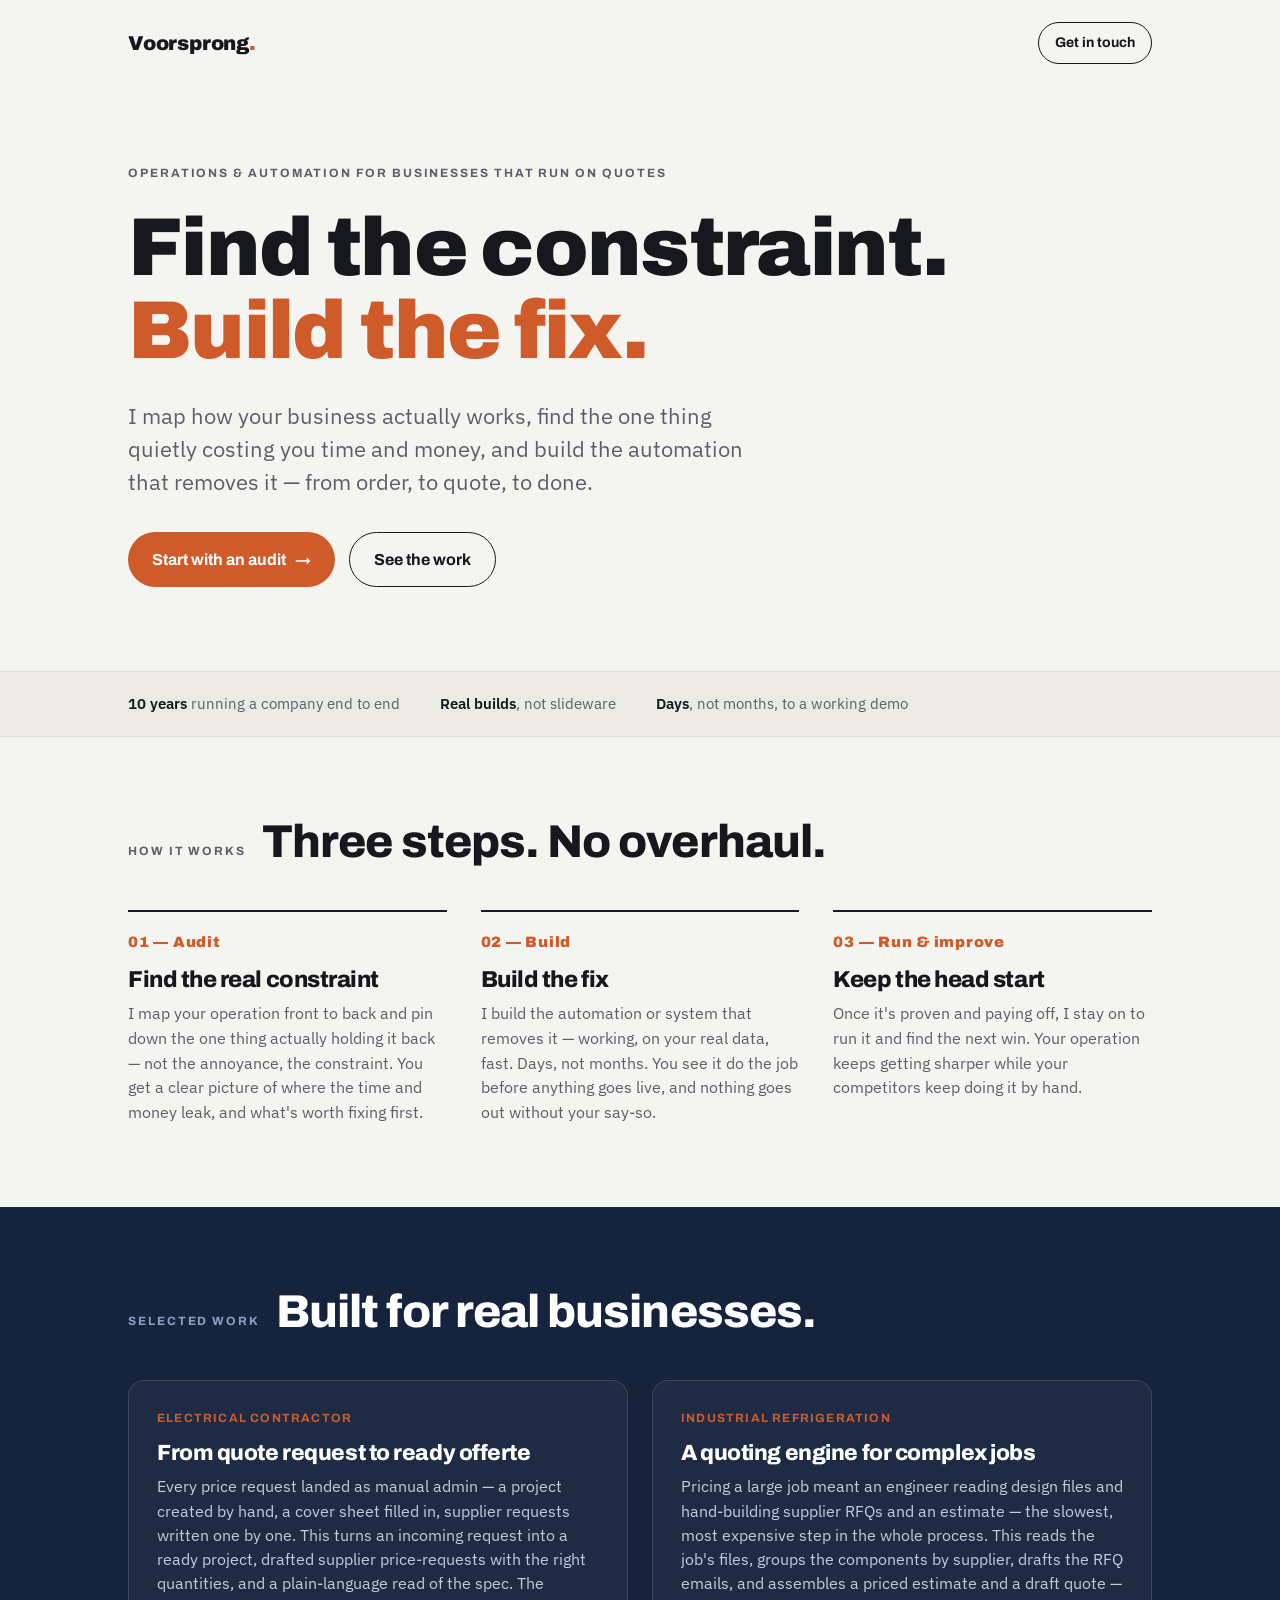
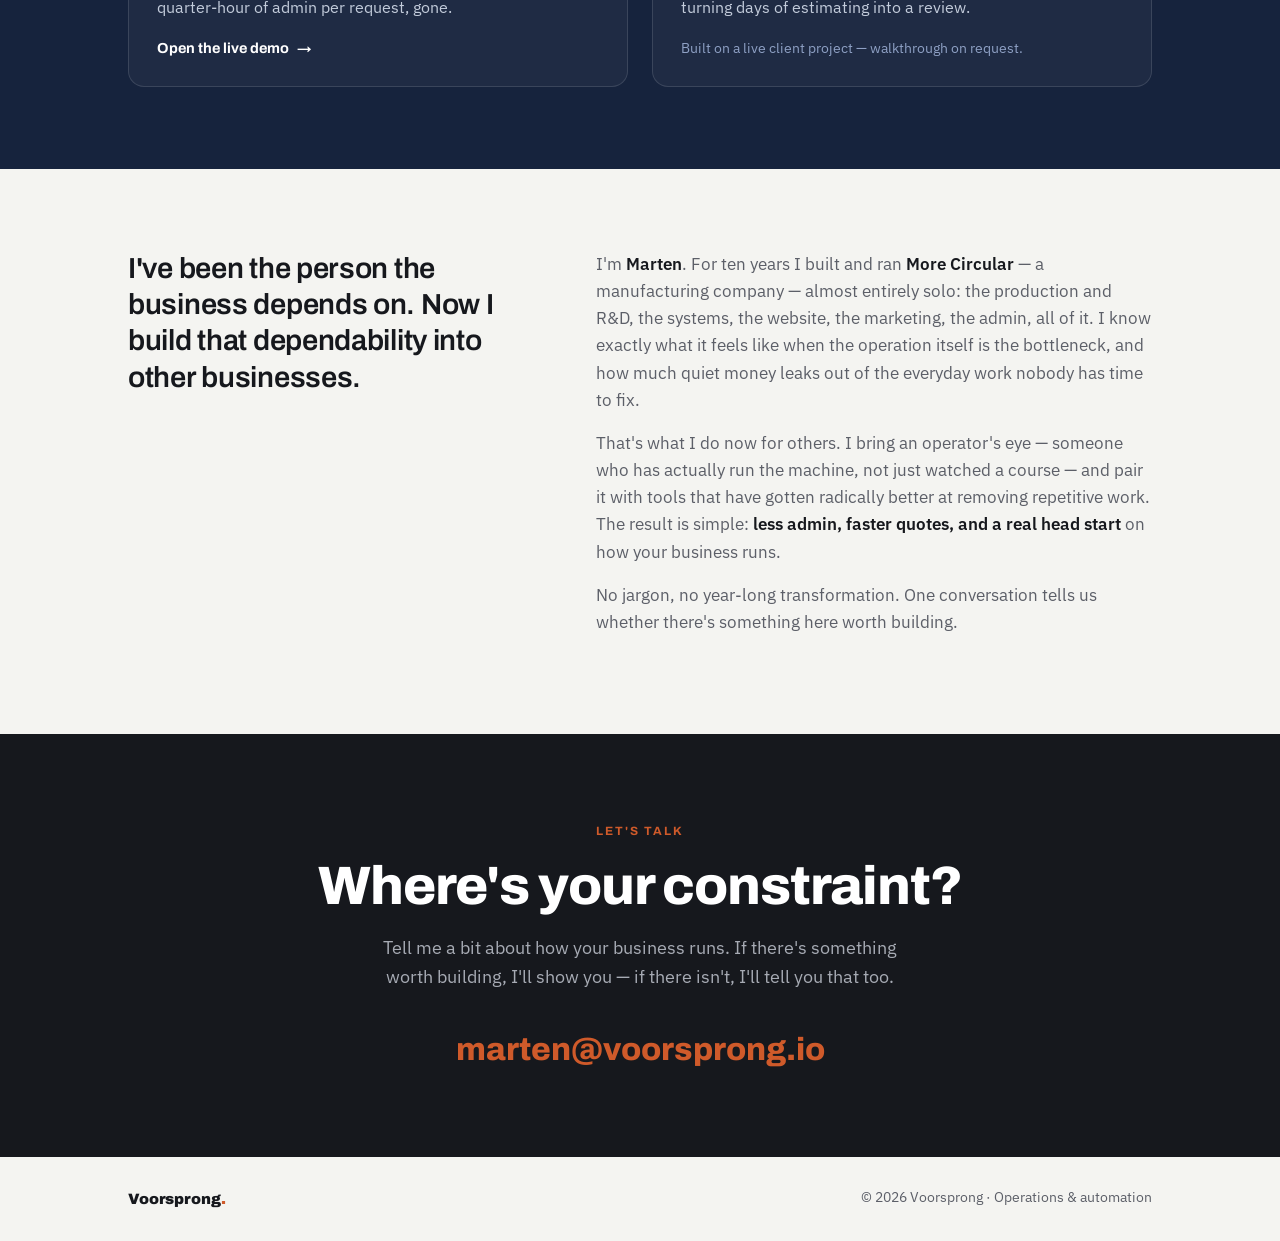
==== index.html @ 7a65779a "Fix contact email to voorsprong.io" ====
<!doctype html>
<html lang="en">
<head>
<meta charset="utf-8">
<meta name="viewport" content="width=device-width,initial-scale=1">
<title>Voorsprong — find the constraint, build the fix</title>
<meta name="description" content="I map how your business actually runs, find the one thing quietly costing you time and money, and build the automation that removes it. From order to quote to done.">
<link rel="icon" href="data:image/svg+xml,<svg xmlns='http://www.w3.org/2000/svg' viewBox='0 0 100 100'><rect width='100' height='100' fill='%2316233d'/><text x='50' y='72' font-size='64' font-family='Archivo,sans-serif' font-weight='800' fill='%23cf5a2a' text-anchor='middle'>V</text></svg>">
<link rel="preconnect" href="https://fonts.googleapis.com">
<link rel="preconnect" href="https://fonts.gstatic.com" crossorigin>
<link href="https://fonts.googleapis.com/css2?family=Archivo:wght@500;600;700;800;900&family=IBM+Plex+Sans:ital,wght@0,400;0,500;0,600;1,400&display=swap" rel="stylesheet">
<style>
:root{
  --paper:#f4f4f1; --ink:#16181d; --navy:#16233d; --accent:#cf5a2a;
  --muted:#5c5f68; --line:#e0dfd8; --paper2:#eceae4;
}
*{box-sizing:border-box;margin:0;padding:0}
html{scroll-behavior:smooth}
body{background:var(--paper);color:var(--ink);font-family:"IBM Plex Sans",system-ui,sans-serif;font-size:17px;line-height:1.6;-webkit-font-smoothing:antialiased;overflow-x:hidden}
.wrap{max-width:1080px;margin:0 auto;padding:0 28px}
h1,h2,h3,.dsp{font-family:"Archivo",sans-serif;font-weight:800;letter-spacing:-.02em;line-height:1.02;text-wrap:balance}
a{color:inherit}
.accent{color:var(--accent)}
.eyebrow{font-family:"Archivo",sans-serif;font-weight:700;font-size:12px;letter-spacing:.16em;text-transform:uppercase;color:var(--muted)}

/* top bar */
.top{display:flex;align-items:center;justify-content:space-between;padding:22px 28px;max-width:1080px;margin:0 auto}
.mark{font-family:"Archivo",sans-serif;font-weight:900;font-size:20px;letter-spacing:-.01em}
.mark .dot{color:var(--accent)}
.top a.cta{font-family:"Archivo",sans-serif;font-weight:700;font-size:14px;text-decoration:none;border:1.5px solid var(--ink);padding:9px 16px;border-radius:100px;transition:.15s}
.top a.cta:hover{background:var(--ink);color:var(--paper)}

/* hero */
.hero{padding:78px 0 84px}
.hero .eyebrow{margin-bottom:22px}
.hero h1{font-size:clamp(42px,7vw,82px);font-weight:900}
.hero h1 .ln2{color:var(--accent)}
.hero .sub{font-size:clamp(18px,2.2vw,22px);color:var(--muted);max-width:640px;margin:26px 0 34px;line-height:1.5}
.btnrow{display:flex;gap:14px;flex-wrap:wrap}
.btn{font-family:"Archivo",sans-serif;font-weight:700;font-size:16px;text-decoration:none;padding:14px 24px;border-radius:100px;display:inline-flex;align-items:center;gap:9px;transition:.15s}
.btn.solid{background:var(--accent);color:#fff}
.btn.solid:hover{background:#b64a1e;transform:translateY(-1px)}
.btn.ghost{border:1.5px solid var(--ink)}
.btn.ghost:hover{background:var(--ink);color:var(--paper)}
.btn .ar{transition:.15s}.btn:hover .ar{transform:translateX(3px)}

/* rule strip */
.strip{border-top:1px solid var(--line);border-bottom:1px solid var(--line);background:var(--paper2)}
.strip .wrap{display:flex;flex-wrap:wrap;gap:12px 40px;padding-top:20px;padding-bottom:20px;font-size:14.5px;color:var(--muted)}
.strip b{color:var(--ink);font-weight:600}

/* section */
section{padding:82px 0}
.sechead{display:flex;align-items:baseline;gap:16px;margin-bottom:44px;flex-wrap:wrap}
.sechead h2{font-size:clamp(30px,4.4vw,46px)}
.sechead .eyebrow{transform:translateY(-2px)}

/* method */
.steps{display:grid;grid-template-columns:repeat(3,1fr);gap:34px}
.step .no{font-family:"Archivo",sans-serif;font-weight:900;font-size:15px;color:var(--accent);letter-spacing:.05em}
.step h3{font-size:23px;margin:14px 0 10px;font-weight:800}
.step p{color:var(--muted);font-size:16px;line-height:1.55}
.step{border-top:2px solid var(--ink);padding-top:18px}

/* work (dark) */
.work{background:var(--navy);color:#eef1f6}
.work .eyebrow{color:#8ea0c4}
.work .sechead h2{color:#fff}
.cards{display:grid;grid-template-columns:1fr 1fr;gap:24px}
.card{background:rgba(255,255,255,.04);border:1px solid rgba(255,255,255,.12);border-radius:16px;padding:28px 28px 26px;display:flex;flex-direction:column}
.card .tag{font-family:"Archivo",sans-serif;font-weight:700;font-size:12px;letter-spacing:.1em;text-transform:uppercase;color:var(--accent);margin-bottom:14px}
.card h3{font-size:22px;color:#fff;font-weight:800;margin-bottom:10px}
.card p{color:#c3ccdb;font-size:15.5px;line-height:1.55;flex:1}
.card .lnk{margin-top:18px;font-family:"Archivo",sans-serif;font-weight:700;font-size:14.5px;text-decoration:none;color:#fff;display:inline-flex;align-items:center;gap:8px}
.card .lnk:hover{color:var(--accent)}
.card .lnk .ar{transition:.15s}.card .lnk:hover .ar{transform:translateX(3px)}
.card .soft{margin-top:18px;font-size:13.5px;color:#8ea0c4}

/* about */
.about .grid{display:grid;grid-template-columns:1fr 1.35fr;gap:56px;align-items:start}
.about .lead{font-size:clamp(22px,2.8vw,29px);font-weight:600;font-family:"Archivo",sans-serif;letter-spacing:-.01em;line-height:1.25}
.about p{color:var(--muted);margin-bottom:16px}
.about p b{color:var(--ink);font-weight:600}

/* contact */
.contact{background:var(--ink);color:var(--paper);text-align:center}
.contact h2{font-size:clamp(32px,5vw,54px);color:#fff}
.contact .sub{color:#a7abb4;max-width:520px;margin:20px auto 32px;font-size:18px}
.contact a.mail{font-family:"Archivo",sans-serif;font-weight:800;font-size:clamp(22px,3.4vw,32px);color:var(--accent);text-decoration:none;border-bottom:2px solid transparent;transition:.15s}
.contact a.mail:hover{border-bottom-color:var(--accent)}

/* footer */
footer{padding:30px 0;font-size:13.5px;color:var(--muted)}
footer .wrap{display:flex;justify-content:space-between;flex-wrap:wrap;gap:10px}
footer .mark{font-size:15px;color:var(--ink)}

@media(max-width:820px){
  .steps{grid-template-columns:1fr;gap:0}
  .step{padding:22px 0;border-top:1px solid var(--line)}
  .step:first-child{border-top:2px solid var(--ink)}
  .cards{grid-template-columns:1fr}
  .about .grid{grid-template-columns:1fr;gap:26px}
  section{padding:62px 0}
  .hero{padding:52px 0 60px}
}
</style>
</head>
<body>

<div class="top">
  <div class="mark">Voorsprong<span class="dot">.</span></div>
  <a class="cta" href="#contact">Get in touch</a>
</div>

<header class="hero">
  <div class="wrap">
    <div class="eyebrow">Operations &amp; automation for businesses that run on quotes</div>
    <h1>Find the constraint.<br><span class="ln2">Build the fix.</span></h1>
    <p class="sub">I map how your business actually works, find the one thing quietly costing you time and money, and build the automation that removes it — from order, to quote, to done.</p>
    <div class="btnrow">
      <a class="btn solid" href="#contact">Start with an audit <span class="ar">&rarr;</span></a>
      <a class="btn ghost" href="#work">See the work</a>
    </div>
  </div>
</header>

<div class="strip">
  <div class="wrap">
    <span><b>10 years</b> running a company end to end</span>
    <span><b>Real builds</b>, not slideware</span>
    <span><b>Days</b>, not months, to a working demo</span>
  </div>
</div>

<section id="method">
  <div class="wrap">
    <div class="sechead"><span class="eyebrow">How it works</span><h2>Three steps. No overhaul.</h2></div>
    <div class="steps">
      <div class="step">
        <div class="no">01 — Audit</div>
        <h3>Find the real constraint</h3>
        <p>I map your operation front to back and pin down the one thing actually holding it back — not the annoyance, the constraint. You get a clear picture of where the time and money leak, and what's worth fixing first.</p>
      </div>
      <div class="step">
        <div class="no">02 — Build</div>
        <h3>Build the fix</h3>
        <p>I build the automation or system that removes it — working, on your real data, fast. Days, not months. You see it do the job before anything goes live, and nothing goes out without your say-so.</p>
      </div>
      <div class="step">
        <div class="no">03 — Run &amp; improve</div>
        <h3>Keep the head start</h3>
        <p>Once it's proven and paying off, I stay on to run it and find the next win. Your operation keeps getting sharper while your competitors keep doing it by hand.</p>
      </div>
    </div>
  </div>
</section>

<section id="work" class="work">
  <div class="wrap">
    <div class="sechead"><span class="eyebrow">Selected work</span><h2>Built for real businesses.</h2></div>
    <div class="cards">
      <div class="card">
        <div class="tag">Electrical contractor</div>
        <h3>From quote request to ready offerte</h3>
        <p>Every price request landed as manual admin — a project created by hand, a cover sheet filled in, supplier requests written one by one. This turns an incoming request into a ready project, drafted supplier price-requests with the right quantities, and a plain-language read of the spec. The quarter-hour of admin per request, gone.</p>
        <a class="lnk" href="https://voorsprong-ai.github.io/noppe/" target="_blank" rel="noopener">Open the live demo <span class="ar">&rarr;</span></a>
      </div>
      <div class="card">
        <div class="tag">Industrial refrigeration</div>
        <h3>A quoting engine for complex jobs</h3>
        <p>Pricing a large job meant an engineer reading design files and hand-building supplier RFQs and an estimate — the slowest, most expensive step in the whole process. This reads the job's files, groups the components by supplier, drafts the RFQ emails, and assembles a priced estimate and a draft quote — turning days of estimating into a review.</p>
        <div class="soft">Built on a live client project — walkthrough on request.</div>
      </div>
    </div>
  </div>
</section>

<section id="about" class="about">
  <div class="wrap">
    <div class="grid">
      <div class="lead">I've been the person the business depends on. Now I build that dependability into other businesses.</div>
      <div>
        <p>I'm <b>Marten</b>. For ten years I built and ran <b>More Circular</b> — a manufacturing company — almost entirely solo: the production and R&amp;D, the systems, the website, the marketing, the admin, all of it. I know exactly what it feels like when the operation itself is the bottleneck, and how much quiet money leaks out of the everyday work nobody has time to fix.</p>
        <p>That's what I do now for others. I bring an operator's eye — someone who has actually run the machine, not just watched a course — and pair it with tools that have gotten radically better at removing repetitive work. The result is simple: <b>less admin, faster quotes, and a real head start</b> on how your business runs.</p>
        <p>No jargon, no year-long transformation. One conversation tells us whether there's something here worth building.</p>
      </div>
    </div>
  </div>
</section>

<section id="contact" class="contact">
  <div class="wrap">
    <span class="eyebrow" style="color:var(--accent)">Let's talk</span>
    <h2 style="margin-top:16px">Where's your constraint?</h2>
    <p class="sub">Tell me a bit about how your business runs. If there's something worth building, I'll show you — if there isn't, I'll tell you that too.</p>
    <a class="mail" href="mailto:marten@voorsprong.io">marten@voorsprong.io</a>
  </div>
</section>

<footer>
  <div class="wrap">
    <span class="mark">Voorsprong<span class="accent">.</span></span>
    <span>&copy; 2026 Voorsprong · Operations &amp; automation</span>
  </div>
</footer>

</body>
</html>
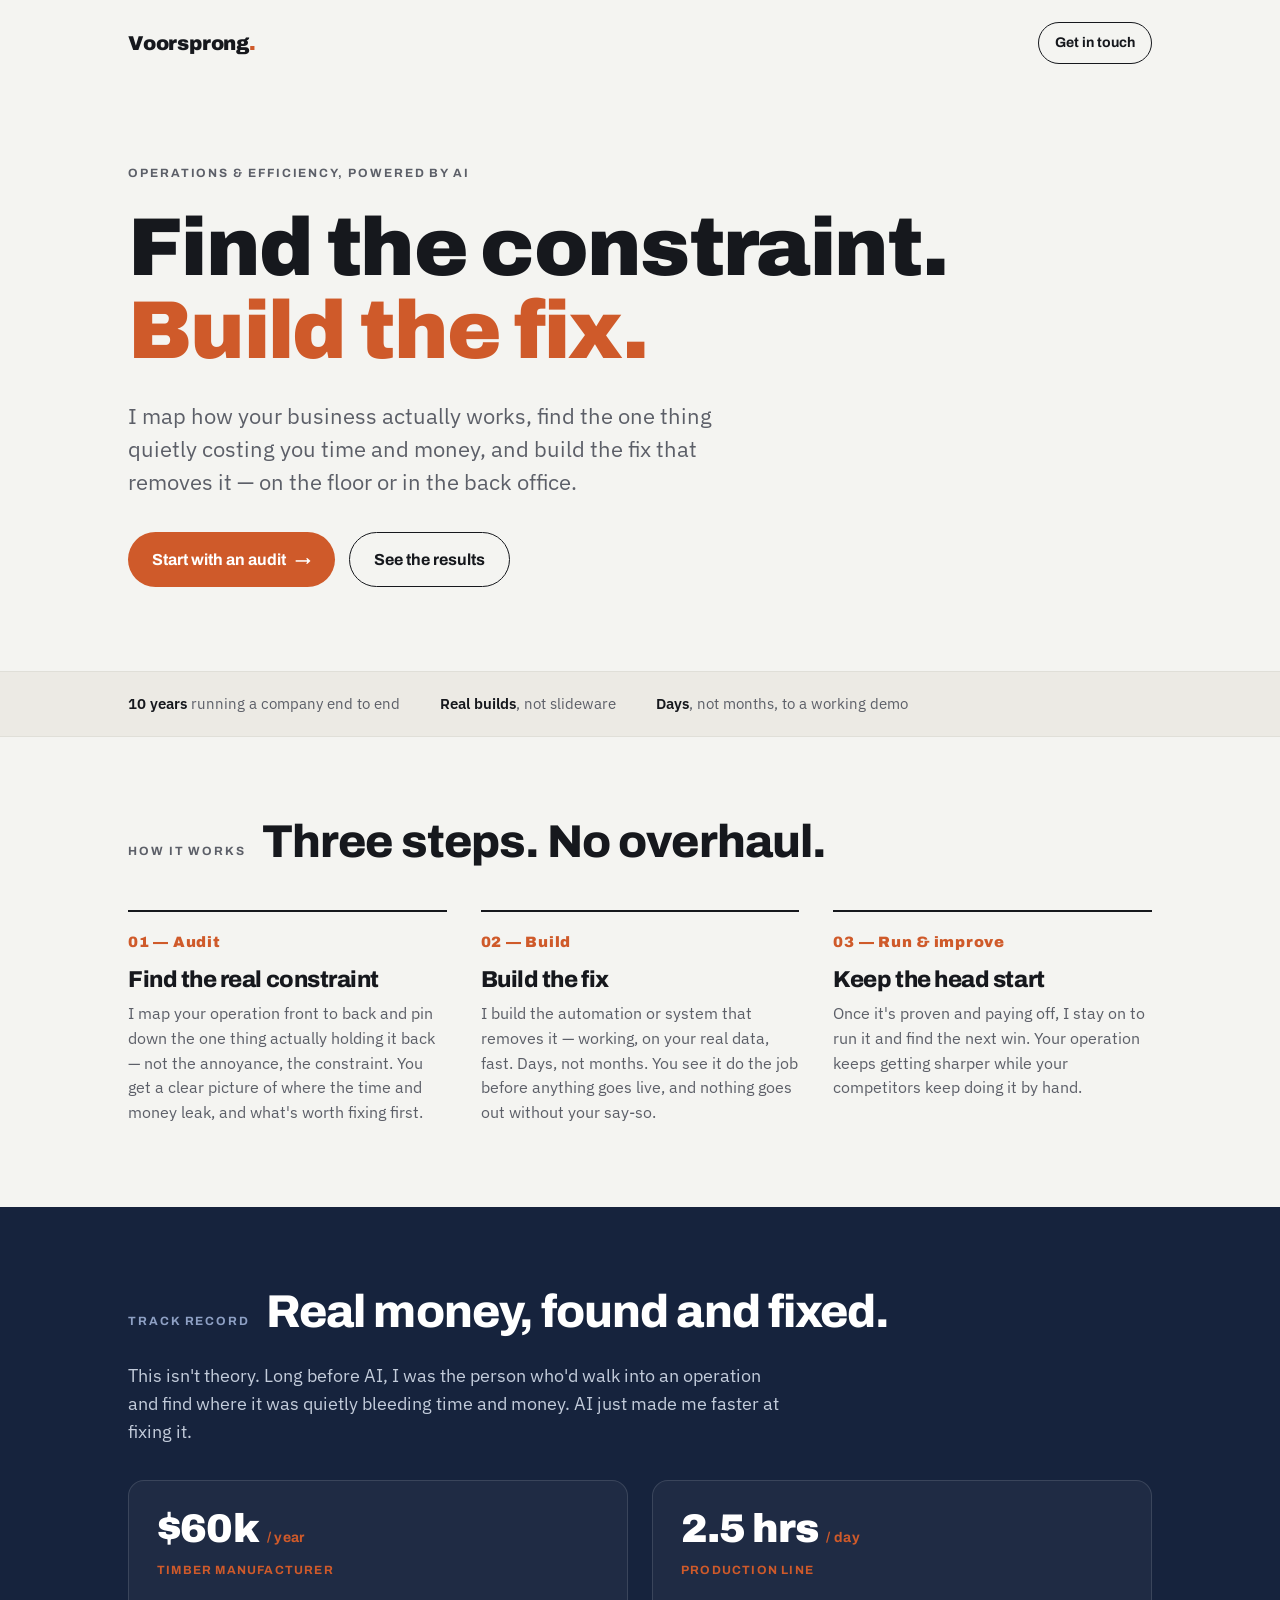
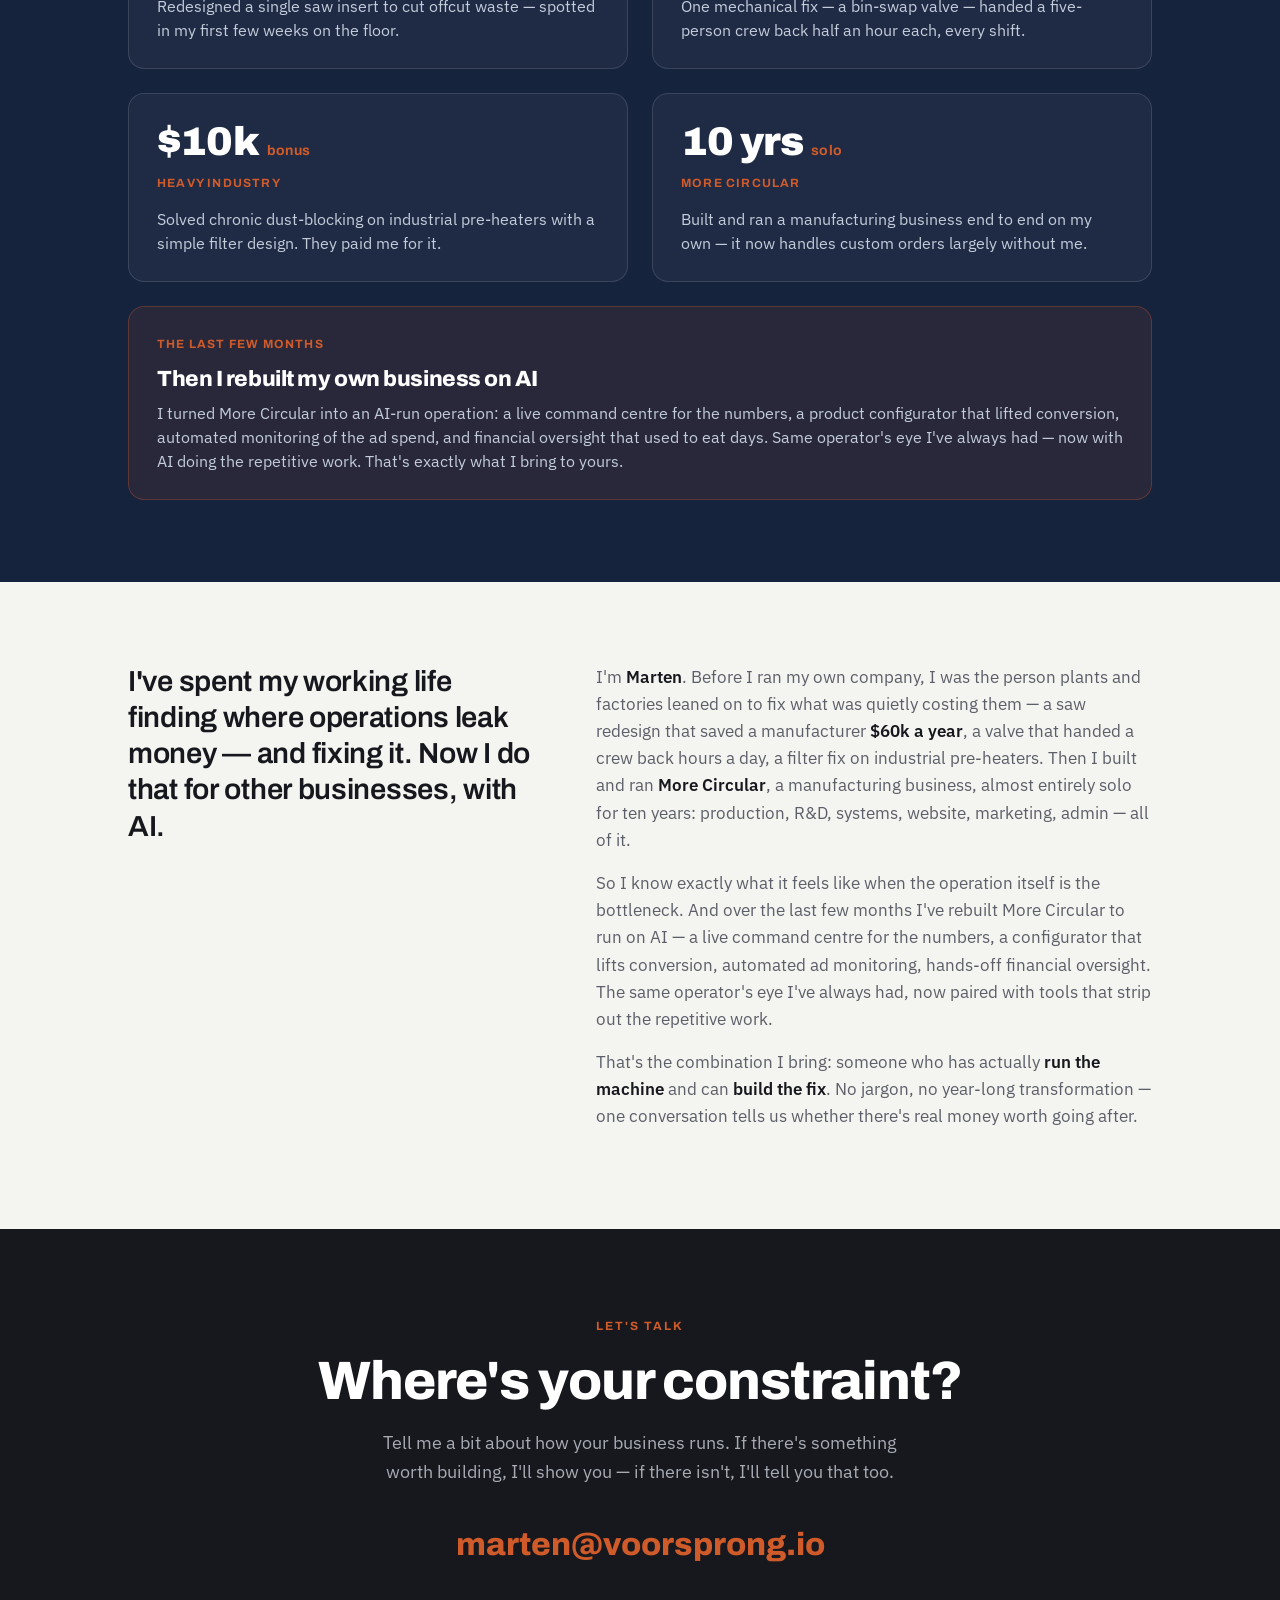
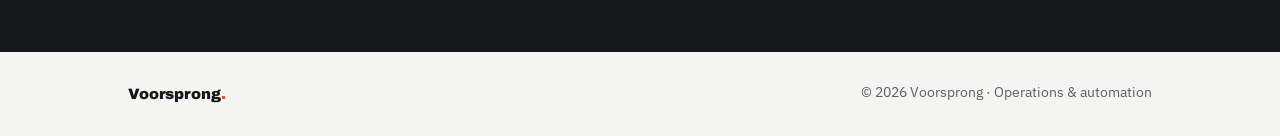
==== commit a4c0d711: "Rebuild site: real track record, remove client demos, operator+AI positioning" ====
--- a/index.html
+++ b/index.html
@@ -75,6 +75,10 @@
 .card .lnk:hover{color:var(--accent)}
 .card .lnk .ar{transition:.15s}.card .lnk:hover .ar{transform:translateX(3px)}
 .card .soft{margin-top:18px;font-size:13.5px;color:#8ea0c4}
+.worklead{color:#c3ccdb;font-size:18px;line-height:1.55;max-width:660px;margin:-18px 0 34px}
+.card .fig{font-family:"Archivo",sans-serif;font-weight:900;font-size:40px;letter-spacing:-.02em;color:#fff;line-height:1;margin-bottom:12px}
+.card .fig span{font-size:14px;font-weight:700;color:var(--accent);margin-left:8px;letter-spacing:.02em}
+.card.wide{grid-column:1 / -1;background:rgba(207,90,42,.10);border-color:rgba(207,90,42,.32)}
 
 /* about */
 .about .grid{display:grid;grid-template-columns:1fr 1.35fr;gap:56px;align-items:start}
@@ -114,12 +118,12 @@
 
 <header class="hero">
   <div class="wrap">
-    <div class="eyebrow">Operations &amp; automation for businesses that run on quotes</div>
+    <div class="eyebrow">Operations &amp; efficiency, powered by AI</div>
     <h1>Find the constraint.<br><span class="ln2">Build the fix.</span></h1>
-    <p class="sub">I map how your business actually works, find the one thing quietly costing you time and money, and build the automation that removes it — from order, to quote, to done.</p>
+    <p class="sub">I map how your business actually works, find the one thing quietly costing you time and money, and build the fix that removes it — on the floor or in the back office.</p>
     <div class="btnrow">
       <a class="btn solid" href="#contact">Start with an audit <span class="ar">&rarr;</span></a>
-      <a class="btn ghost" href="#work">See the work</a>
+      <a class="btn ghost" href="#results">See the results</a>
     </div>
   </div>
 </header>
@@ -155,21 +159,35 @@
   </div>
 </section>
 
-<section id="work" class="work">
-  <div class="wrap">
-    <div class="sechead"><span class="eyebrow">Selected work</span><h2>Built for real businesses.</h2></div>
+<section id="results" class="work">
+  <div class="wrap">
+    <div class="sechead"><span class="eyebrow">Track record</span><h2>Real money, found and fixed.</h2></div>
+    <p class="worklead">This isn't theory. Long before AI, I was the person who'd walk into an operation and find where it was quietly bleeding time and money. AI just made me faster at fixing it.</p>
     <div class="cards">
       <div class="card">
-        <div class="tag">Electrical contractor</div>
-        <h3>From quote request to ready offerte</h3>
-        <p>Every price request landed as manual admin — a project created by hand, a cover sheet filled in, supplier requests written one by one. This turns an incoming request into a ready project, drafted supplier price-requests with the right quantities, and a plain-language read of the spec. The quarter-hour of admin per request, gone.</p>
-        <a class="lnk" href="https://voorsprong-ai.github.io/noppe/" target="_blank" rel="noopener">Open the live demo <span class="ar">&rarr;</span></a>
-      </div>
-      <div class="card">
-        <div class="tag">Industrial refrigeration</div>
-        <h3>A quoting engine for complex jobs</h3>
-        <p>Pricing a large job meant an engineer reading design files and hand-building supplier RFQs and an estimate — the slowest, most expensive step in the whole process. This reads the job's files, groups the components by supplier, drafts the RFQ emails, and assembles a priced estimate and a draft quote — turning days of estimating into a review.</p>
-        <div class="soft">Built on a live client project — walkthrough on request.</div>
+        <div class="fig">$60k<span>/ year</span></div>
+        <div class="tag">Timber manufacturer</div>
+        <p>Redesigned a single saw insert to cut offcut waste — spotted in my first few weeks on the floor.</p>
+      </div>
+      <div class="card">
+        <div class="fig">2.5 hrs<span>/ day</span></div>
+        <div class="tag">Production line</div>
+        <p>One mechanical fix — a bin-swap valve — handed a five-person crew back half an hour each, every shift.</p>
+      </div>
+      <div class="card">
+        <div class="fig">$10k<span>bonus</span></div>
+        <div class="tag">Heavy industry</div>
+        <p>Solved chronic dust-blocking on industrial pre-heaters with a simple filter design. They paid me for it.</p>
+      </div>
+      <div class="card">
+        <div class="fig">10 yrs<span>solo</span></div>
+        <div class="tag">More Circular</div>
+        <p>Built and ran a manufacturing business end to end on my own — it now handles custom orders largely without me.</p>
+      </div>
+      <div class="card wide">
+        <div class="tag">The last few months</div>
+        <h3>Then I rebuilt my own business on AI</h3>
+        <p>I turned More Circular into an AI-run operation: a live command centre for the numbers, a product configurator that lifted conversion, automated monitoring of the ad spend, and financial oversight that used to eat days. Same operator's eye I've always had — now with AI doing the repetitive work. That's exactly what I bring to yours.</p>
       </div>
     </div>
   </div>
@@ -178,11 +196,11 @@
 <section id="about" class="about">
   <div class="wrap">
     <div class="grid">
-      <div class="lead">I've been the person the business depends on. Now I build that dependability into other businesses.</div>
+      <div class="lead">I've spent my working life finding where operations leak money — and fixing it. Now I do that for other businesses, with AI.</div>
       <div>
-        <p>I'm <b>Marten</b>. For ten years I built and ran <b>More Circular</b> — a manufacturing company — almost entirely solo: the production and R&amp;D, the systems, the website, the marketing, the admin, all of it. I know exactly what it feels like when the operation itself is the bottleneck, and how much quiet money leaks out of the everyday work nobody has time to fix.</p>
-        <p>That's what I do now for others. I bring an operator's eye — someone who has actually run the machine, not just watched a course — and pair it with tools that have gotten radically better at removing repetitive work. The result is simple: <b>less admin, faster quotes, and a real head start</b> on how your business runs.</p>
-        <p>No jargon, no year-long transformation. One conversation tells us whether there's something here worth building.</p>
+        <p>I'm <b>Marten</b>. Before I ran my own company, I was the person plants and factories leaned on to fix what was quietly costing them — a saw redesign that saved a manufacturer <b>$60k a year</b>, a valve that handed a crew back hours a day, a filter fix on industrial pre-heaters. Then I built and ran <b>More Circular</b>, a manufacturing business, almost entirely solo for ten years: production, R&amp;D, systems, website, marketing, admin — all of it.</p>
+        <p>So I know exactly what it feels like when the operation itself is the bottleneck. And over the last few months I've rebuilt More Circular to run on AI — a live command centre for the numbers, a configurator that lifts conversion, automated ad monitoring, hands-off financial oversight. The same operator's eye I've always had, now paired with tools that strip out the repetitive work.</p>
+        <p>That's the combination I bring: someone who has actually <b>run the machine</b> and can <b>build the fix</b>. No jargon, no year-long transformation — one conversation tells us whether there's real money worth going after.</p>
       </div>
     </div>
   </div>
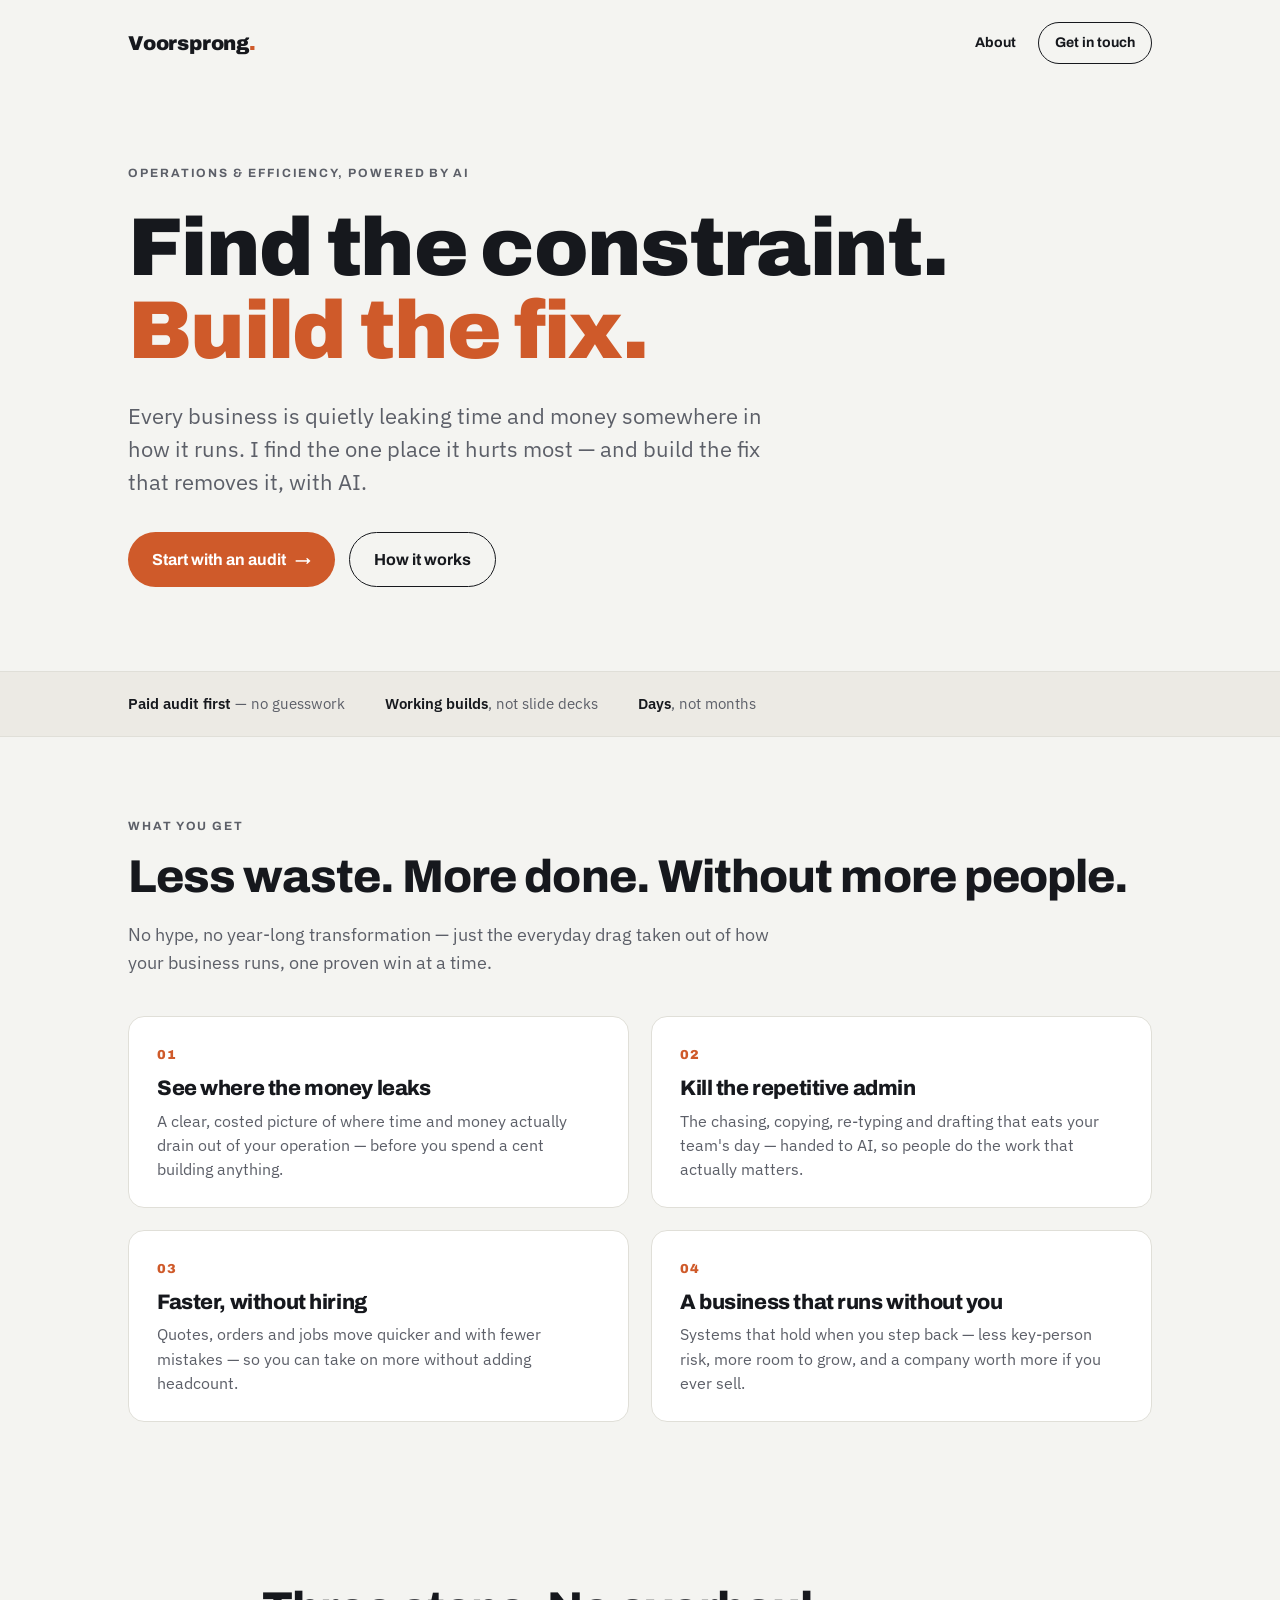
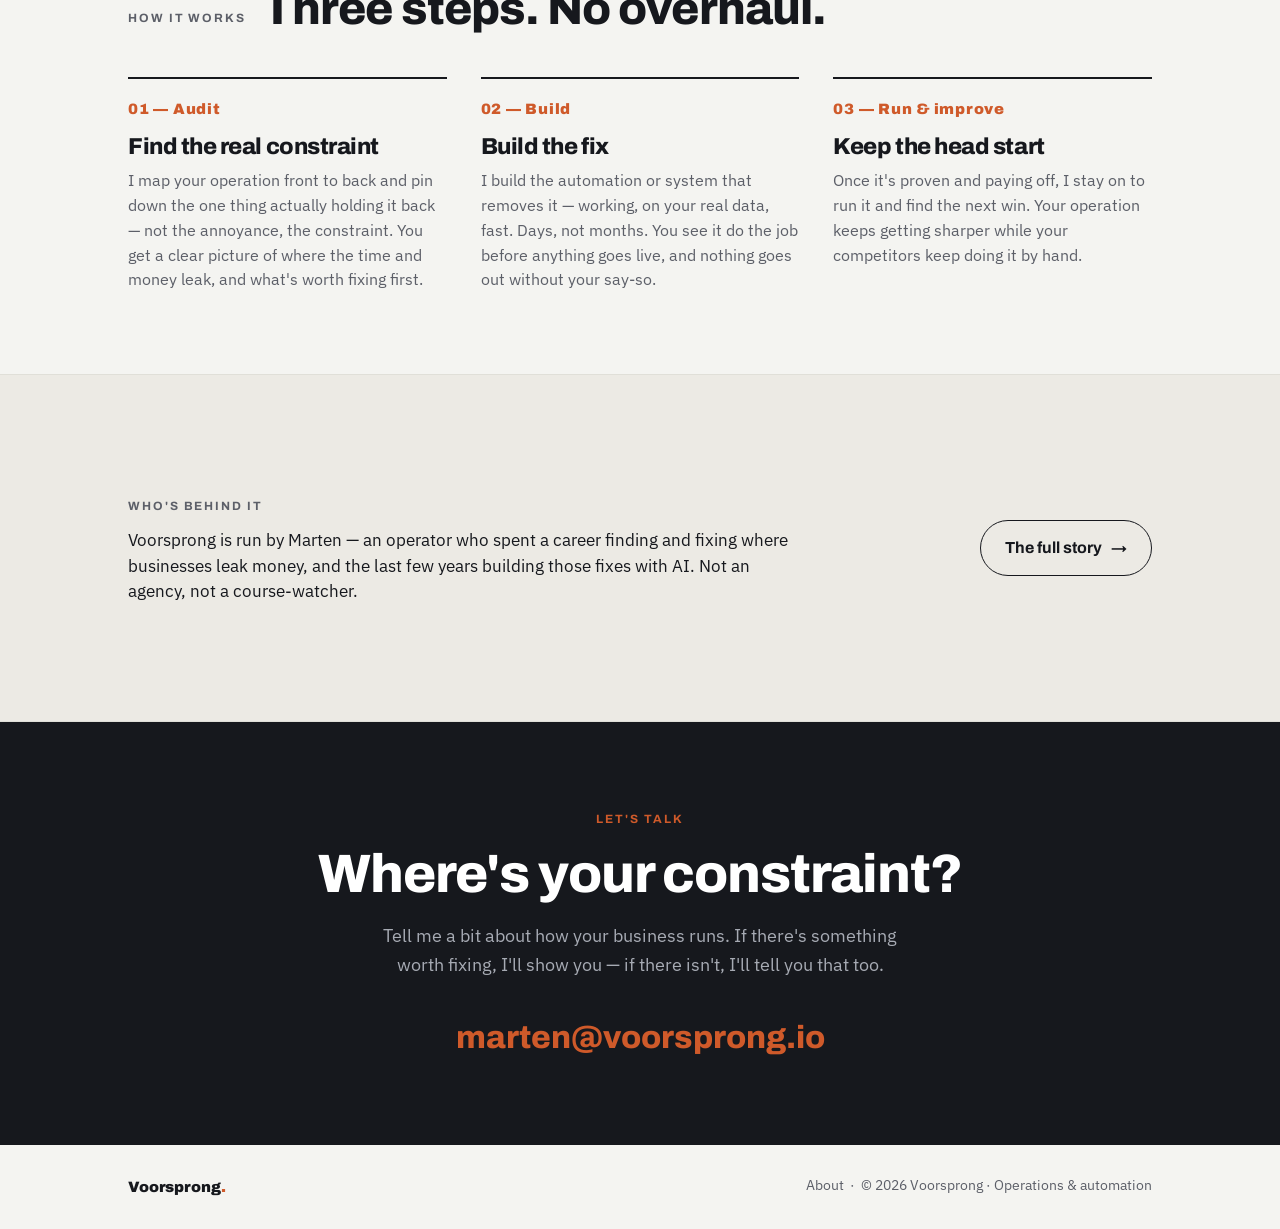
==== commit 61ae8da8: "site: split home (results+method) / about page, shared css" ====
--- a/index.html
+++ b/index.html
@@ -4,137 +4,71 @@
 <meta charset="utf-8">
 <meta name="viewport" content="width=device-width,initial-scale=1">
 <title>Voorsprong — find the constraint, build the fix</title>
-<meta name="description" content="I map how your business actually runs, find the one thing quietly costing you time and money, and build the automation that removes it. From order to quote to done.">
+<meta name="description" content="I find the one thing quietly costing your business time and money, and build the fix — with AI. A paid operations audit, then a working build. Days, not months.">
 <link rel="icon" href="data:image/svg+xml,<svg xmlns='http://www.w3.org/2000/svg' viewBox='0 0 100 100'><rect width='100' height='100' fill='%2316233d'/><text x='50' y='72' font-size='64' font-family='Archivo,sans-serif' font-weight='800' fill='%23cf5a2a' text-anchor='middle'>V</text></svg>">
 <link rel="preconnect" href="https://fonts.googleapis.com">
 <link rel="preconnect" href="https://fonts.gstatic.com" crossorigin>
 <link href="https://fonts.googleapis.com/css2?family=Archivo:wght@500;600;700;800;900&family=IBM+Plex+Sans:ital,wght@0,400;0,500;0,600;1,400&display=swap" rel="stylesheet">
-<style>
-:root{
-  --paper:#f4f4f1; --ink:#16181d; --navy:#16233d; --accent:#cf5a2a;
-  --muted:#5c5f68; --line:#e0dfd8; --paper2:#eceae4;
-}
-*{box-sizing:border-box;margin:0;padding:0}
-html{scroll-behavior:smooth}
-body{background:var(--paper);color:var(--ink);font-family:"IBM Plex Sans",system-ui,sans-serif;font-size:17px;line-height:1.6;-webkit-font-smoothing:antialiased;overflow-x:hidden}
-.wrap{max-width:1080px;margin:0 auto;padding:0 28px}
-h1,h2,h3,.dsp{font-family:"Archivo",sans-serif;font-weight:800;letter-spacing:-.02em;line-height:1.02;text-wrap:balance}
-a{color:inherit}
-.accent{color:var(--accent)}
-.eyebrow{font-family:"Archivo",sans-serif;font-weight:700;font-size:12px;letter-spacing:.16em;text-transform:uppercase;color:var(--muted)}
-
-/* top bar */
-.top{display:flex;align-items:center;justify-content:space-between;padding:22px 28px;max-width:1080px;margin:0 auto}
-.mark{font-family:"Archivo",sans-serif;font-weight:900;font-size:20px;letter-spacing:-.01em}
-.mark .dot{color:var(--accent)}
-.top a.cta{font-family:"Archivo",sans-serif;font-weight:700;font-size:14px;text-decoration:none;border:1.5px solid var(--ink);padding:9px 16px;border-radius:100px;transition:.15s}
-.top a.cta:hover{background:var(--ink);color:var(--paper)}
-
-/* hero */
-.hero{padding:78px 0 84px}
-.hero .eyebrow{margin-bottom:22px}
-.hero h1{font-size:clamp(42px,7vw,82px);font-weight:900}
-.hero h1 .ln2{color:var(--accent)}
-.hero .sub{font-size:clamp(18px,2.2vw,22px);color:var(--muted);max-width:640px;margin:26px 0 34px;line-height:1.5}
-.btnrow{display:flex;gap:14px;flex-wrap:wrap}
-.btn{font-family:"Archivo",sans-serif;font-weight:700;font-size:16px;text-decoration:none;padding:14px 24px;border-radius:100px;display:inline-flex;align-items:center;gap:9px;transition:.15s}
-.btn.solid{background:var(--accent);color:#fff}
-.btn.solid:hover{background:#b64a1e;transform:translateY(-1px)}
-.btn.ghost{border:1.5px solid var(--ink)}
-.btn.ghost:hover{background:var(--ink);color:var(--paper)}
-.btn .ar{transition:.15s}.btn:hover .ar{transform:translateX(3px)}
-
-/* rule strip */
-.strip{border-top:1px solid var(--line);border-bottom:1px solid var(--line);background:var(--paper2)}
-.strip .wrap{display:flex;flex-wrap:wrap;gap:12px 40px;padding-top:20px;padding-bottom:20px;font-size:14.5px;color:var(--muted)}
-.strip b{color:var(--ink);font-weight:600}
-
-/* section */
-section{padding:82px 0}
-.sechead{display:flex;align-items:baseline;gap:16px;margin-bottom:44px;flex-wrap:wrap}
-.sechead h2{font-size:clamp(30px,4.4vw,46px)}
-.sechead .eyebrow{transform:translateY(-2px)}
-
-/* method */
-.steps{display:grid;grid-template-columns:repeat(3,1fr);gap:34px}
-.step .no{font-family:"Archivo",sans-serif;font-weight:900;font-size:15px;color:var(--accent);letter-spacing:.05em}
-.step h3{font-size:23px;margin:14px 0 10px;font-weight:800}
-.step p{color:var(--muted);font-size:16px;line-height:1.55}
-.step{border-top:2px solid var(--ink);padding-top:18px}
-
-/* work (dark) */
-.work{background:var(--navy);color:#eef1f6}
-.work .eyebrow{color:#8ea0c4}
-.work .sechead h2{color:#fff}
-.cards{display:grid;grid-template-columns:1fr 1fr;gap:24px}
-.card{background:rgba(255,255,255,.04);border:1px solid rgba(255,255,255,.12);border-radius:16px;padding:28px 28px 26px;display:flex;flex-direction:column}
-.card .tag{font-family:"Archivo",sans-serif;font-weight:700;font-size:12px;letter-spacing:.1em;text-transform:uppercase;color:var(--accent);margin-bottom:14px}
-.card h3{font-size:22px;color:#fff;font-weight:800;margin-bottom:10px}
-.card p{color:#c3ccdb;font-size:15.5px;line-height:1.55;flex:1}
-.card .lnk{margin-top:18px;font-family:"Archivo",sans-serif;font-weight:700;font-size:14.5px;text-decoration:none;color:#fff;display:inline-flex;align-items:center;gap:8px}
-.card .lnk:hover{color:var(--accent)}
-.card .lnk .ar{transition:.15s}.card .lnk:hover .ar{transform:translateX(3px)}
-.card .soft{margin-top:18px;font-size:13.5px;color:#8ea0c4}
-.worklead{color:#c3ccdb;font-size:18px;line-height:1.55;max-width:660px;margin:-18px 0 34px}
-.card .fig{font-family:"Archivo",sans-serif;font-weight:900;font-size:40px;letter-spacing:-.02em;color:#fff;line-height:1;margin-bottom:12px}
-.card .fig span{font-size:14px;font-weight:700;color:var(--accent);margin-left:8px;letter-spacing:.02em}
-.card.wide{grid-column:1 / -1;background:rgba(207,90,42,.10);border-color:rgba(207,90,42,.32)}
-
-/* about */
-.about .grid{display:grid;grid-template-columns:1fr 1.35fr;gap:56px;align-items:start}
-.about .lead{font-size:clamp(22px,2.8vw,29px);font-weight:600;font-family:"Archivo",sans-serif;letter-spacing:-.01em;line-height:1.25}
-.about p{color:var(--muted);margin-bottom:16px}
-.about p b{color:var(--ink);font-weight:600}
-
-/* contact */
-.contact{background:var(--ink);color:var(--paper);text-align:center}
-.contact h2{font-size:clamp(32px,5vw,54px);color:#fff}
-.contact .sub{color:#a7abb4;max-width:520px;margin:20px auto 32px;font-size:18px}
-.contact a.mail{font-family:"Archivo",sans-serif;font-weight:800;font-size:clamp(22px,3.4vw,32px);color:var(--accent);text-decoration:none;border-bottom:2px solid transparent;transition:.15s}
-.contact a.mail:hover{border-bottom-color:var(--accent)}
-
-/* footer */
-footer{padding:30px 0;font-size:13.5px;color:var(--muted)}
-footer .wrap{display:flex;justify-content:space-between;flex-wrap:wrap;gap:10px}
-footer .mark{font-size:15px;color:var(--ink)}
-
-@media(max-width:820px){
-  .steps{grid-template-columns:1fr;gap:0}
-  .step{padding:22px 0;border-top:1px solid var(--line)}
-  .step:first-child{border-top:2px solid var(--ink)}
-  .cards{grid-template-columns:1fr}
-  .about .grid{grid-template-columns:1fr;gap:26px}
-  section{padding:62px 0}
-  .hero{padding:52px 0 60px}
-}
-</style>
+<link rel="stylesheet" href="/style.css">
 </head>
 <body>
 
 <div class="top">
-  <div class="mark">Voorsprong<span class="dot">.</span></div>
-  <a class="cta" href="#contact">Get in touch</a>
+  <a class="mark" href="/">Voorsprong<span class="dot">.</span></a>
+  <nav class="navlinks">
+    <a href="/about.html">About</a>
+    <a class="cta" href="#contact">Get in touch</a>
+  </nav>
 </div>
 
 <header class="hero">
   <div class="wrap">
     <div class="eyebrow">Operations &amp; efficiency, powered by AI</div>
     <h1>Find the constraint.<br><span class="ln2">Build the fix.</span></h1>
-    <p class="sub">I map how your business actually works, find the one thing quietly costing you time and money, and build the fix that removes it — on the floor or in the back office.</p>
+    <p class="sub">Every business is quietly leaking time and money somewhere in how it runs. I find the one place it hurts most — and build the fix that removes it, with AI.</p>
     <div class="btnrow">
       <a class="btn solid" href="#contact">Start with an audit <span class="ar">&rarr;</span></a>
-      <a class="btn ghost" href="#results">See the results</a>
+      <a class="btn ghost" href="#method">How it works</a>
     </div>
   </div>
 </header>
 
 <div class="strip">
   <div class="wrap">
-    <span><b>10 years</b> running a company end to end</span>
-    <span><b>Real builds</b>, not slideware</span>
-    <span><b>Days</b>, not months, to a working demo</span>
+    <span><b>Paid audit first</b> — no guesswork</span>
+    <span><b>Working builds</b>, not slide decks</span>
+    <span><b>Days</b>, not months</span>
   </div>
 </div>
+
+<section id="outcomes">
+  <div class="wrap">
+    <div class="sechead"><span class="eyebrow">What you get</span><h2>Less waste. More done. Without more people.</h2></div>
+    <p class="seclead">No hype, no year-long transformation — just the everyday drag taken out of how your business runs, one proven win at a time.</p>
+    <div class="outcomes">
+      <div class="oc">
+        <div class="n">01</div>
+        <h3>See where the money leaks</h3>
+        <p>A clear, costed picture of where time and money actually drain out of your operation — before you spend a cent building anything.</p>
+      </div>
+      <div class="oc">
+        <div class="n">02</div>
+        <h3>Kill the repetitive admin</h3>
+        <p>The chasing, copying, re-typing and drafting that eats your team's day — handed to AI, so people do the work that actually matters.</p>
+      </div>
+      <div class="oc">
+        <div class="n">03</div>
+        <h3>Faster, without hiring</h3>
+        <p>Quotes, orders and jobs move quicker and with fewer mistakes — so you can take on more without adding headcount.</p>
+      </div>
+      <div class="oc">
+        <div class="n">04</div>
+        <h3>A business that runs without you</h3>
+        <p>Systems that hold when you step back — less key-person risk, more room to grow, and a company worth more if you ever sell.</p>
+      </div>
+    </div>
+  </div>
+</section>
 
 <section id="method">
   <div class="wrap">
@@ -159,50 +93,13 @@
   </div>
 </section>
 
-<section id="results" class="work">
+<section class="whoband">
   <div class="wrap">
-    <div class="sechead"><span class="eyebrow">Track record</span><h2>Real money, found and fixed.</h2></div>
-    <p class="worklead">This isn't theory. Long before AI, I was the person who'd walk into an operation and find where it was quietly bleeding time and money. AI just made me faster at fixing it.</p>
-    <div class="cards">
-      <div class="card">
-        <div class="fig">$60k<span>/ year</span></div>
-        <div class="tag">Timber manufacturer</div>
-        <p>Redesigned a single saw insert to cut offcut waste — spotted in my first few weeks on the floor.</p>
-      </div>
-      <div class="card">
-        <div class="fig">2.5 hrs<span>/ day</span></div>
-        <div class="tag">Production line</div>
-        <p>One mechanical fix — a bin-swap valve — handed a five-person crew back half an hour each, every shift.</p>
-      </div>
-      <div class="card">
-        <div class="fig">$10k<span>bonus</span></div>
-        <div class="tag">Heavy industry</div>
-        <p>Solved chronic dust-blocking on industrial pre-heaters with a simple filter design. They paid me for it.</p>
-      </div>
-      <div class="card">
-        <div class="fig">10 yrs<span>solo</span></div>
-        <div class="tag">More Circular</div>
-        <p>Built and ran a manufacturing business end to end on my own — it now handles custom orders largely without me.</p>
-      </div>
-      <div class="card wide">
-        <div class="tag">The last few months</div>
-        <h3>Then I rebuilt my own business on AI</h3>
-        <p>I turned More Circular into an AI-run operation: a live command centre for the numbers, a product configurator that lifted conversion, automated monitoring of the ad spend, and financial oversight that used to eat days. Same operator's eye I've always had — now with AI doing the repetitive work. That's exactly what I bring to yours.</p>
-      </div>
+    <div>
+      <span class="eyebrow">Who's behind it</span>
+      <p>Voorsprong is run by Marten — an operator who spent a career finding and fixing where businesses leak money, and the last few years building those fixes with AI. Not an agency, not a course-watcher.</p>
     </div>
-  </div>
-</section>
-
-<section id="about" class="about">
-  <div class="wrap">
-    <div class="grid">
-      <div class="lead">I've spent my working life finding where operations leak money — and fixing it. Now I do that for other businesses, with AI.</div>
-      <div>
-        <p>I'm <b>Marten</b>. Before I ran my own company, I was the person plants and factories leaned on to fix what was quietly costing them — a saw redesign that saved a manufacturer <b>$60k a year</b>, a valve that handed a crew back hours a day, a filter fix on industrial pre-heaters. Then I built and ran <b>More Circular</b>, a manufacturing business, almost entirely solo for ten years: production, R&amp;D, systems, website, marketing, admin — all of it.</p>
-        <p>So I know exactly what it feels like when the operation itself is the bottleneck. And over the last few months I've rebuilt More Circular to run on AI — a live command centre for the numbers, a configurator that lifts conversion, automated ad monitoring, hands-off financial oversight. The same operator's eye I've always had, now paired with tools that strip out the repetitive work.</p>
-        <p>That's the combination I bring: someone who has actually <b>run the machine</b> and can <b>build the fix</b>. No jargon, no year-long transformation — one conversation tells us whether there's real money worth going after.</p>
-      </div>
-    </div>
+    <a class="btn ghost" href="/about.html">The full story <span class="ar">&rarr;</span></a>
   </div>
 </section>
 
@@ -210,15 +107,15 @@
   <div class="wrap">
     <span class="eyebrow" style="color:var(--accent)">Let's talk</span>
     <h2 style="margin-top:16px">Where's your constraint?</h2>
-    <p class="sub">Tell me a bit about how your business runs. If there's something worth building, I'll show you — if there isn't, I'll tell you that too.</p>
+    <p class="sub">Tell me a bit about how your business runs. If there's something worth fixing, I'll show you — if there isn't, I'll tell you that too.</p>
     <a class="mail" href="mailto:marten@voorsprong.io">marten@voorsprong.io</a>
   </div>
 </section>
 
 <footer>
   <div class="wrap">
-    <span class="mark">Voorsprong<span class="accent">.</span></span>
-    <span>&copy; 2026 Voorsprong · Operations &amp; automation</span>
+    <a class="mark" href="/">Voorsprong<span class="accent">.</span></a>
+    <span><a href="/about.html">About</a> &nbsp;·&nbsp; &copy; 2026 Voorsprong · Operations &amp; automation</span>
   </div>
 </footer>
 
--- a/style.css
+++ b/style.css
@@ -0,0 +1,115 @@
+:root{
+  --paper:#f4f4f1; --ink:#16181d; --navy:#16233d; --accent:#cf5a2a;
+  --muted:#5c5f68; --line:#e0dfd8; --paper2:#eceae4;
+}
+*{box-sizing:border-box;margin:0;padding:0}
+html{scroll-behavior:smooth}
+body{background:var(--paper);color:var(--ink);font-family:"IBM Plex Sans",system-ui,sans-serif;font-size:17px;line-height:1.6;-webkit-font-smoothing:antialiased;overflow-x:hidden}
+.wrap{max-width:1080px;margin:0 auto;padding:0 28px}
+h1,h2,h3,.dsp{font-family:"Archivo",sans-serif;font-weight:800;letter-spacing:-.02em;line-height:1.02;text-wrap:balance}
+a{color:inherit}
+.accent{color:var(--accent)}
+.eyebrow{font-family:"Archivo",sans-serif;font-weight:700;font-size:12px;letter-spacing:.16em;text-transform:uppercase;color:var(--muted)}
+
+/* top bar */
+.top{display:flex;align-items:center;justify-content:space-between;padding:22px 28px;max-width:1080px;margin:0 auto}
+.mark{font-family:"Archivo",sans-serif;font-weight:900;font-size:20px;letter-spacing:-.01em;text-decoration:none;color:inherit}
+.mark .dot{color:var(--accent)}
+.navlinks{display:flex;align-items:center;gap:22px}
+.navlinks a{font-family:"Archivo",sans-serif;font-weight:700;font-size:14px;text-decoration:none;color:var(--ink)}
+.navlinks a:hover{color:var(--accent)}
+.navlinks a.cta{border:1.5px solid var(--ink);padding:9px 16px;border-radius:100px;transition:.15s}
+.navlinks a.cta:hover{background:var(--ink);color:var(--paper)}
+
+/* hero */
+.hero{padding:78px 0 84px}
+.hero .eyebrow{margin-bottom:22px}
+.hero h1{font-size:clamp(42px,7vw,82px);font-weight:900}
+.hero h1 .ln2{color:var(--accent)}
+.hero .sub{font-size:clamp(18px,2.2vw,22px);color:var(--muted);max-width:640px;margin:26px 0 34px;line-height:1.5}
+.btnrow{display:flex;gap:14px;flex-wrap:wrap}
+.btn{font-family:"Archivo",sans-serif;font-weight:700;font-size:16px;text-decoration:none;padding:14px 24px;border-radius:100px;display:inline-flex;align-items:center;gap:9px;transition:.15s}
+.btn.solid{background:var(--accent);color:#fff}
+.btn.solid:hover{background:#b64a1e;transform:translateY(-1px)}
+.btn.ghost{border:1.5px solid var(--ink)}
+.btn.ghost:hover{background:var(--ink);color:var(--paper)}
+.btn .ar{transition:.15s}.btn:hover .ar{transform:translateX(3px)}
+
+/* rule strip */
+.strip{border-top:1px solid var(--line);border-bottom:1px solid var(--line);background:var(--paper2)}
+.strip .wrap{display:flex;flex-wrap:wrap;gap:12px 40px;padding-top:20px;padding-bottom:20px;font-size:14.5px;color:var(--muted)}
+.strip b{color:var(--ink);font-weight:600}
+
+/* section */
+section{padding:82px 0}
+.sechead{display:flex;align-items:baseline;gap:16px;margin-bottom:44px;flex-wrap:wrap}
+.sechead h2{font-size:clamp(30px,4.4vw,46px)}
+.sechead .eyebrow{transform:translateY(-2px)}
+.seclead{color:var(--muted);font-size:18px;line-height:1.55;max-width:660px;margin:-24px 0 40px}
+
+/* outcomes (light cards) */
+.outcomes{display:grid;grid-template-columns:1fr 1fr;gap:22px}
+.oc{background:#fff;border:1px solid var(--line);border-radius:16px;padding:28px 28px 26px}
+.oc .n{font-family:"Archivo",sans-serif;font-weight:900;font-size:13px;color:var(--accent);letter-spacing:.06em}
+.oc h3{font-size:21px;margin:12px 0 9px;font-weight:800}
+.oc p{color:var(--muted);font-size:15.5px;line-height:1.56}
+
+/* method */
+.steps{display:grid;grid-template-columns:repeat(3,1fr);gap:34px}
+.step .no{font-family:"Archivo",sans-serif;font-weight:900;font-size:15px;color:var(--accent);letter-spacing:.05em}
+.step h3{font-size:23px;margin:14px 0 10px;font-weight:800}
+.step p{color:var(--muted);font-size:16px;line-height:1.55}
+.step{border-top:2px solid var(--ink);padding-top:18px}
+
+/* who band */
+.whoband{background:var(--paper2);border-top:1px solid var(--line);border-bottom:1px solid var(--line)}
+.whoband .wrap{display:flex;align-items:center;justify-content:space-between;gap:34px;flex-wrap:wrap;padding-top:34px;padding-bottom:34px}
+.whoband p{max-width:660px;margin-top:10px;color:var(--ink);font-size:17px;line-height:1.5}
+
+/* work / track (dark) */
+.work{background:var(--navy);color:#eef1f6}
+.work .eyebrow{color:#8ea0c4}
+.work .sechead h2{color:#fff}
+.cards{display:grid;grid-template-columns:1fr 1fr;gap:24px}
+.card{background:rgba(255,255,255,.04);border:1px solid rgba(255,255,255,.12);border-radius:16px;padding:28px 28px 26px;display:flex;flex-direction:column}
+.card .tag{font-family:"Archivo",sans-serif;font-weight:700;font-size:12px;letter-spacing:.1em;text-transform:uppercase;color:var(--accent);margin-bottom:14px}
+.card h3{font-size:22px;color:#fff;font-weight:800;margin-bottom:10px}
+.card p{color:#c3ccdb;font-size:15.5px;line-height:1.55;flex:1}
+.worklead{color:#c3ccdb;font-size:18px;line-height:1.55;max-width:660px;margin:-18px 0 34px}
+.card .fig{font-family:"Archivo",sans-serif;font-weight:900;font-size:40px;letter-spacing:-.02em;color:#fff;line-height:1;margin-bottom:12px}
+.card .fig span{font-size:14px;font-weight:700;color:var(--accent);margin-left:8px;letter-spacing:.02em}
+.card.wide{grid-column:1 / -1;background:rgba(207,90,42,.10);border-color:rgba(207,90,42,.32)}
+
+/* about page */
+.pagehead{padding:60px 0 6px}
+.pagehead h1{font-size:clamp(34px,5.4vw,60px);font-weight:900;font-family:"Archivo",sans-serif;letter-spacing:-.02em}
+.pagehead .sub{font-size:clamp(18px,2.2vw,21px);color:var(--muted);max-width:660px;margin-top:18px;line-height:1.5}
+.about .grid{display:grid;grid-template-columns:1fr 1.35fr;gap:56px;align-items:start}
+.about .lead{font-size:clamp(22px,2.8vw,29px);font-weight:600;font-family:"Archivo",sans-serif;letter-spacing:-.01em;line-height:1.25}
+.about p{color:var(--muted);margin-bottom:16px}
+.about p b{color:var(--ink);font-weight:600}
+
+/* contact */
+.contact{background:var(--ink);color:var(--paper);text-align:center}
+.contact h2{font-size:clamp(32px,5vw,54px);color:#fff}
+.contact .sub{color:#a7abb4;max-width:520px;margin:20px auto 32px;font-size:18px}
+.contact a.mail{font-family:"Archivo",sans-serif;font-weight:800;font-size:clamp(22px,3.4vw,32px);color:var(--accent);text-decoration:none;border-bottom:2px solid transparent;transition:.15s}
+.contact a.mail:hover{border-bottom-color:var(--accent)}
+
+/* footer */
+footer{padding:30px 0;font-size:13.5px;color:var(--muted)}
+footer .wrap{display:flex;justify-content:space-between;flex-wrap:wrap;gap:10px}
+footer .mark{font-size:15px;color:var(--ink)}
+footer a{text-decoration:none}footer a:hover{color:var(--accent)}
+
+@media(max-width:820px){
+  .steps{grid-template-columns:1fr;gap:0}
+  .step{padding:22px 0;border-top:1px solid var(--line)}
+  .step:first-child{border-top:2px solid var(--ink)}
+  .cards{grid-template-columns:1fr}
+  .outcomes{grid-template-columns:1fr}
+  .about .grid{grid-template-columns:1fr;gap:26px}
+  .whoband .wrap{flex-direction:column;align-items:flex-start}
+  section{padding:62px 0}
+  .hero{padding:52px 0 60px}
+}
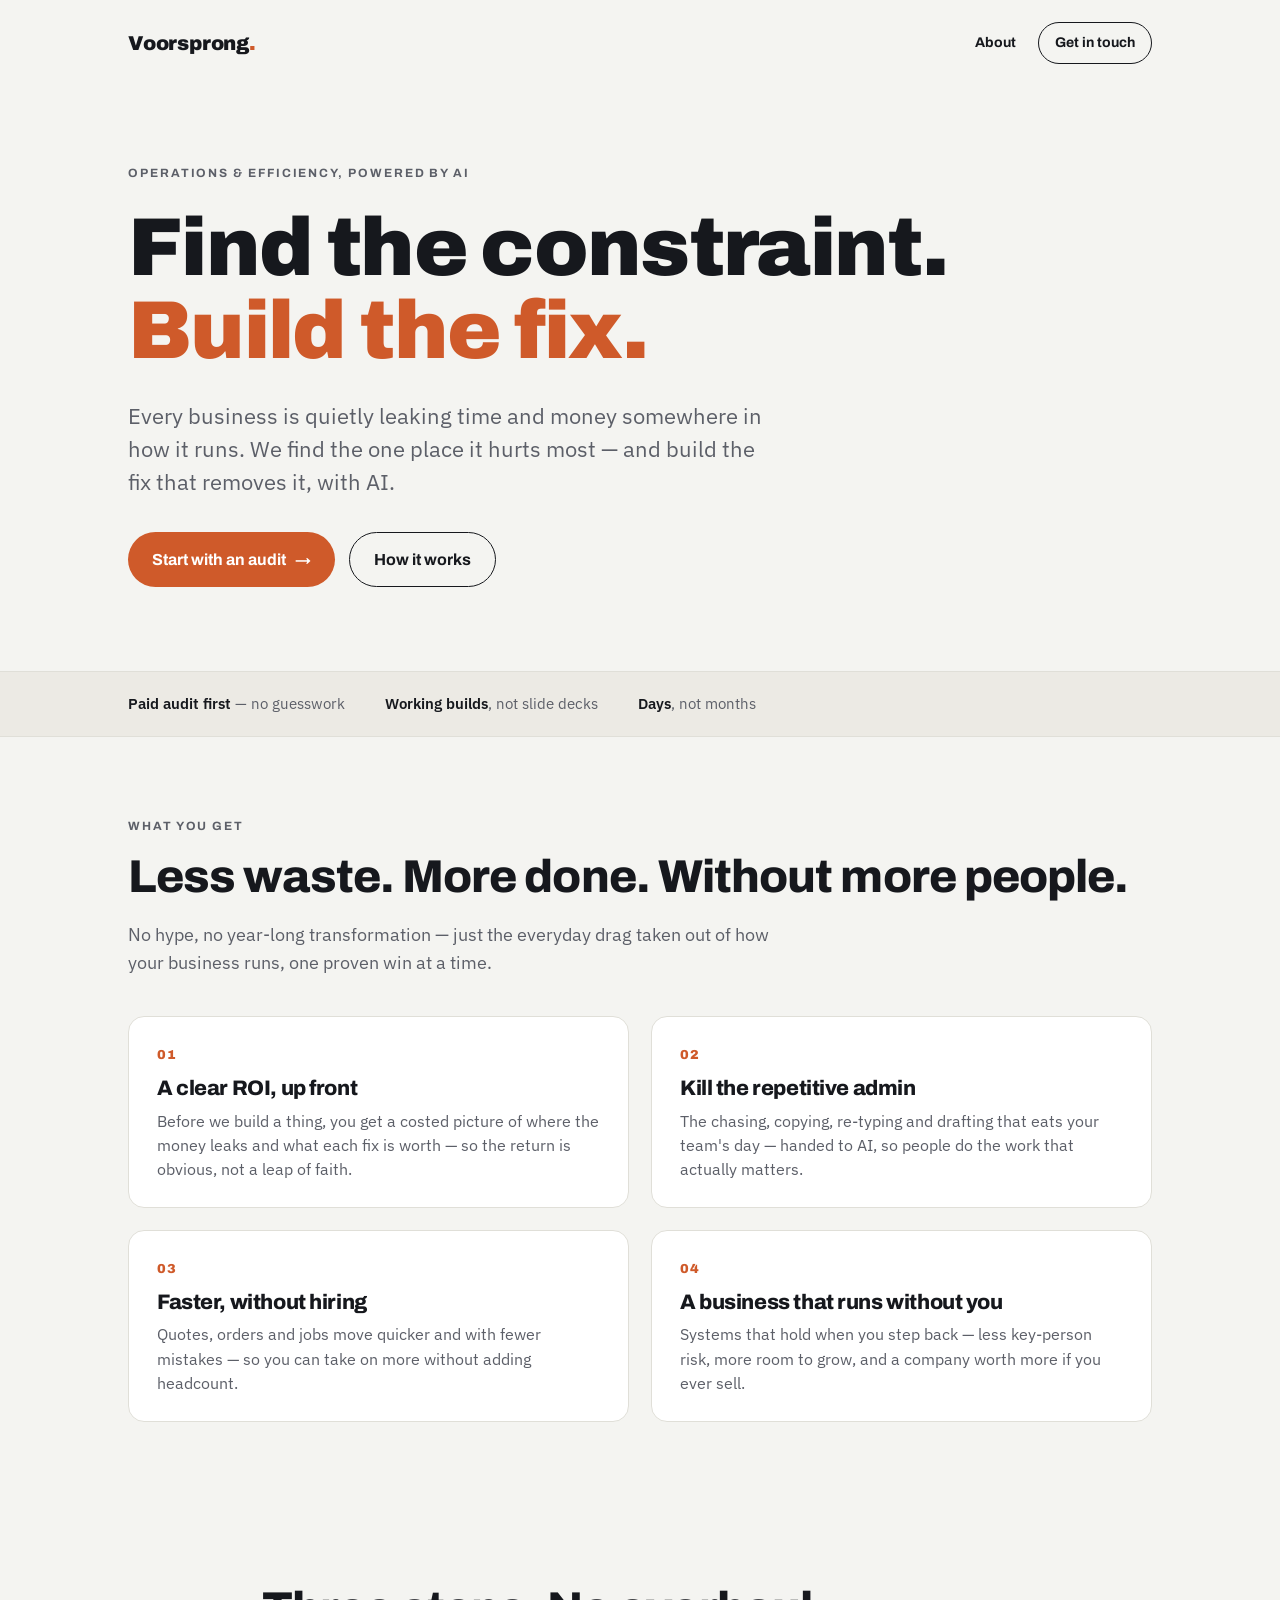
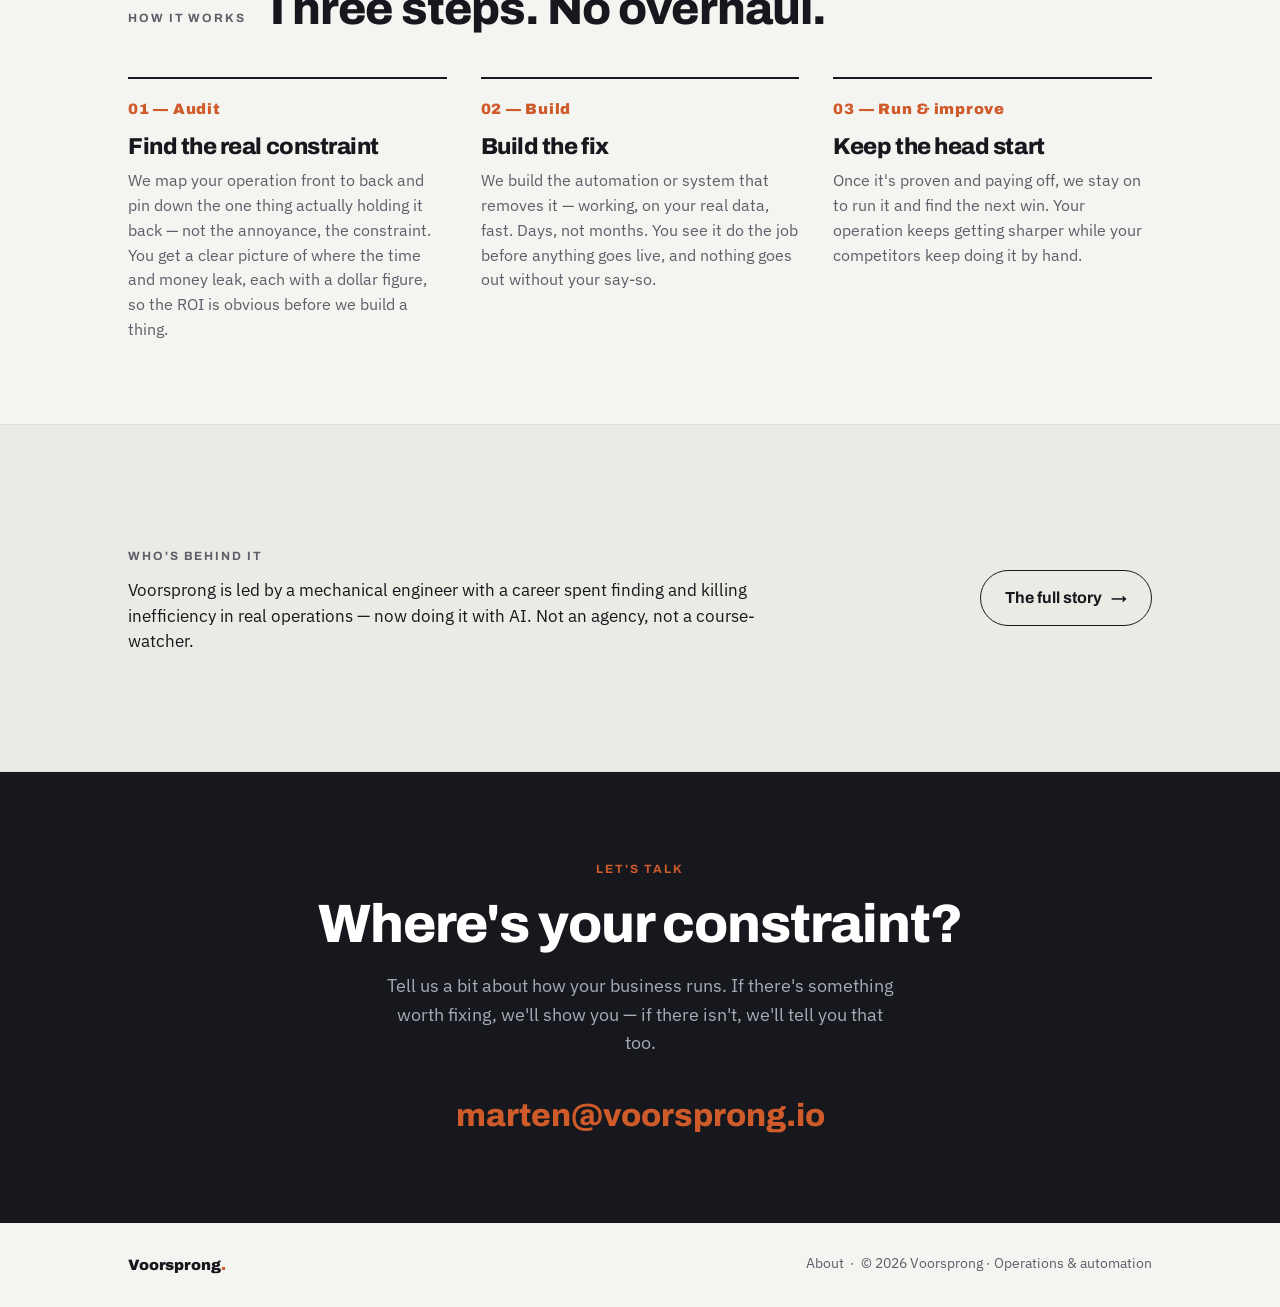
==== commit 295309a7: "site: we-voice, clear ROI, mechanical engineer + $300k filter" ====
--- a/index.html
+++ b/index.html
@@ -4,7 +4,7 @@
 <meta charset="utf-8">
 <meta name="viewport" content="width=device-width,initial-scale=1">
 <title>Voorsprong — find the constraint, build the fix</title>
-<meta name="description" content="I find the one thing quietly costing your business time and money, and build the fix — with AI. A paid operations audit, then a working build. Days, not months.">
+<meta name="description" content="We find the one thing quietly costing your business time and money, and build the fix — with AI. A paid operations audit with a clear ROI, then a working build. Days, not months.">
 <link rel="icon" href="data:image/svg+xml,<svg xmlns='http://www.w3.org/2000/svg' viewBox='0 0 100 100'><rect width='100' height='100' fill='%2316233d'/><text x='50' y='72' font-size='64' font-family='Archivo,sans-serif' font-weight='800' fill='%23cf5a2a' text-anchor='middle'>V</text></svg>">
 <link rel="preconnect" href="https://fonts.googleapis.com">
 <link rel="preconnect" href="https://fonts.gstatic.com" crossorigin>
@@ -25,7 +25,7 @@
   <div class="wrap">
     <div class="eyebrow">Operations &amp; efficiency, powered by AI</div>
     <h1>Find the constraint.<br><span class="ln2">Build the fix.</span></h1>
-    <p class="sub">Every business is quietly leaking time and money somewhere in how it runs. I find the one place it hurts most — and build the fix that removes it, with AI.</p>
+    <p class="sub">Every business is quietly leaking time and money somewhere in how it runs. We find the one place it hurts most — and build the fix that removes it, with AI.</p>
     <div class="btnrow">
       <a class="btn solid" href="#contact">Start with an audit <span class="ar">&rarr;</span></a>
       <a class="btn ghost" href="#method">How it works</a>
@@ -48,8 +48,8 @@
     <div class="outcomes">
       <div class="oc">
         <div class="n">01</div>
-        <h3>See where the money leaks</h3>
-        <p>A clear, costed picture of where time and money actually drain out of your operation — before you spend a cent building anything.</p>
+        <h3>A clear ROI, up front</h3>
+        <p>Before we build a thing, you get a costed picture of where the money leaks and what each fix is worth — so the return is obvious, not a leap of faith.</p>
       </div>
       <div class="oc">
         <div class="n">02</div>
@@ -77,17 +77,17 @@
       <div class="step">
         <div class="no">01 — Audit</div>
         <h3>Find the real constraint</h3>
-        <p>I map your operation front to back and pin down the one thing actually holding it back — not the annoyance, the constraint. You get a clear picture of where the time and money leak, and what's worth fixing first.</p>
+        <p>We map your operation front to back and pin down the one thing actually holding it back — not the annoyance, the constraint. You get a clear picture of where the time and money leak, each with a dollar figure, so the ROI is obvious before we build a thing.</p>
       </div>
       <div class="step">
         <div class="no">02 — Build</div>
         <h3>Build the fix</h3>
-        <p>I build the automation or system that removes it — working, on your real data, fast. Days, not months. You see it do the job before anything goes live, and nothing goes out without your say-so.</p>
+        <p>We build the automation or system that removes it — working, on your real data, fast. Days, not months. You see it do the job before anything goes live, and nothing goes out without your say-so.</p>
       </div>
       <div class="step">
         <div class="no">03 — Run &amp; improve</div>
         <h3>Keep the head start</h3>
-        <p>Once it's proven and paying off, I stay on to run it and find the next win. Your operation keeps getting sharper while your competitors keep doing it by hand.</p>
+        <p>Once it's proven and paying off, we stay on to run it and find the next win. Your operation keeps getting sharper while your competitors keep doing it by hand.</p>
       </div>
     </div>
   </div>
@@ -97,7 +97,7 @@
   <div class="wrap">
     <div>
       <span class="eyebrow">Who's behind it</span>
-      <p>Voorsprong is run by Marten — an operator who spent a career finding and fixing where businesses leak money, and the last few years building those fixes with AI. Not an agency, not a course-watcher.</p>
+      <p>Voorsprong is led by a mechanical engineer with a career spent finding and killing inefficiency in real operations — now doing it with AI. Not an agency, not a course-watcher.</p>
     </div>
     <a class="btn ghost" href="/about.html">The full story <span class="ar">&rarr;</span></a>
   </div>
@@ -107,7 +107,7 @@
   <div class="wrap">
     <span class="eyebrow" style="color:var(--accent)">Let's talk</span>
     <h2 style="margin-top:16px">Where's your constraint?</h2>
-    <p class="sub">Tell me a bit about how your business runs. If there's something worth fixing, I'll show you — if there isn't, I'll tell you that too.</p>
+    <p class="sub">Tell us a bit about how your business runs. If there's something worth fixing, we'll show you — if there isn't, we'll tell you that too.</p>
     <a class="mail" href="mailto:marten@voorsprong.io">marten@voorsprong.io</a>
   </div>
 </section>
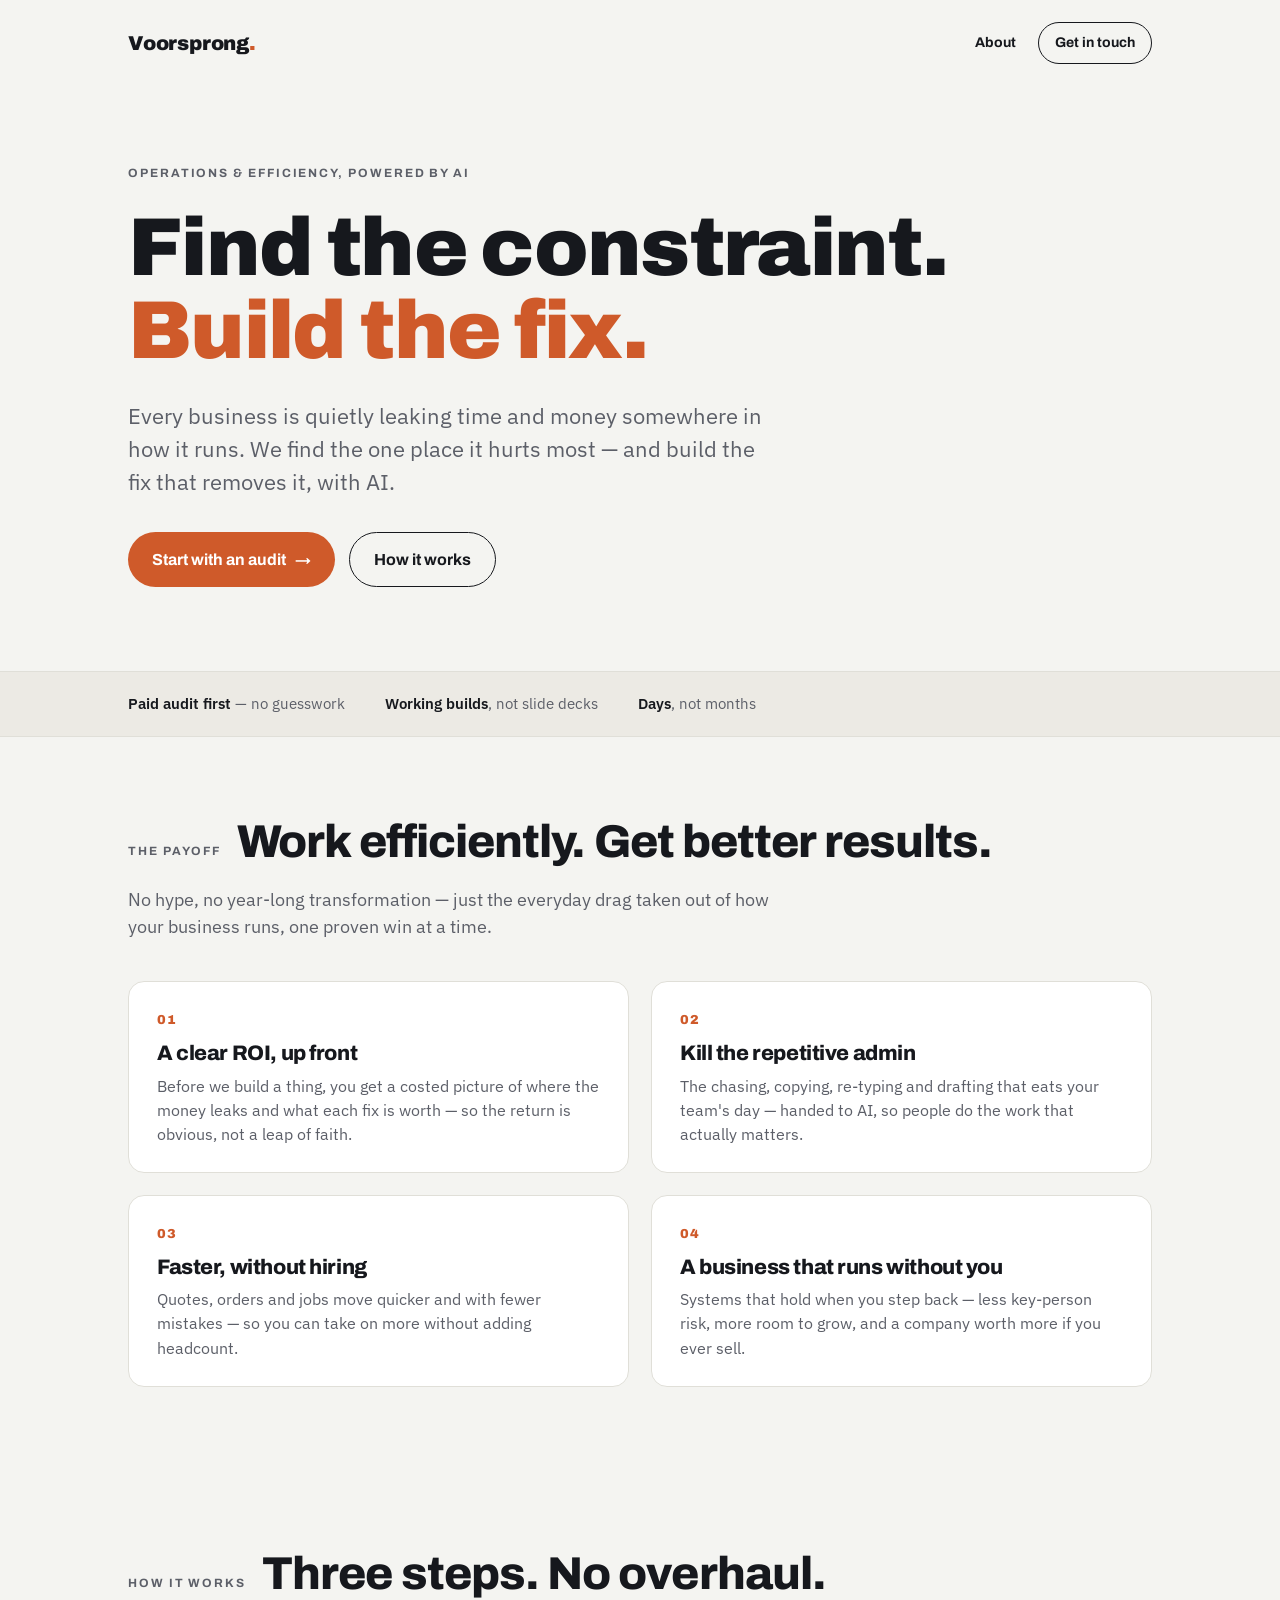
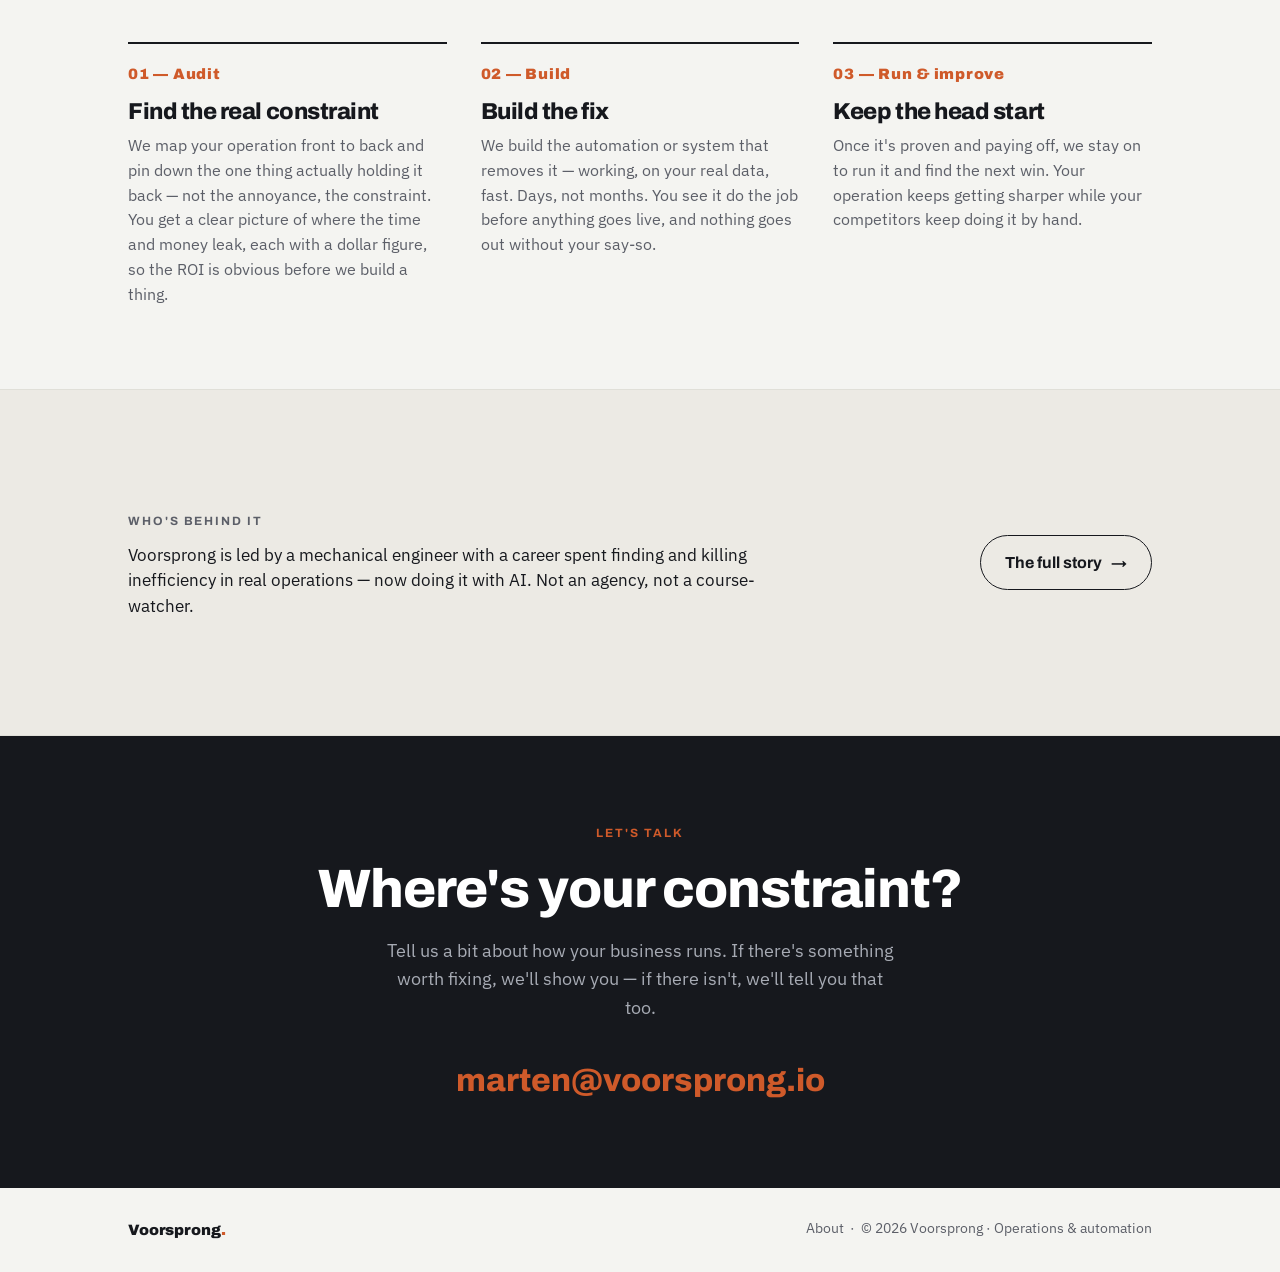
==== commit be94ab81: "home: reword payoff section heading" ====
--- a/index.html
+++ b/index.html
@@ -43,7 +43,7 @@
 
 <section id="outcomes">
   <div class="wrap">
-    <div class="sechead"><span class="eyebrow">What you get</span><h2>Less waste. More done. Without more people.</h2></div>
+    <div class="sechead"><span class="eyebrow">The payoff</span><h2>Work efficiently. Get better results.</h2></div>
     <p class="seclead">No hype, no year-long transformation — just the everyday drag taken out of how your business runs, one proven win at a time.</p>
     <div class="outcomes">
       <div class="oc">
--- a/style.css
+++ b/style.css
@@ -89,6 +89,15 @@
 .about p{color:var(--muted);margin-bottom:16px}
 .about p b{color:var(--ink);font-weight:600}
 
+/* team */
+.team{display:grid;grid-template-columns:1fr 1fr;gap:32px;margin-top:6px}
+.member{display:flex;gap:20px;align-items:flex-start}
+.member .pic{flex:none;width:104px;height:104px;border-radius:50%;object-fit:cover;border:1px solid var(--line);background:var(--paper2)}
+.member .ph{flex:none;width:104px;height:104px;border-radius:50%;background:var(--navy);color:var(--accent);display:flex;align-items:center;justify-content:center;font-family:"Archivo",sans-serif;font-weight:900;font-size:38px}
+.member h3{font-size:20px;font-weight:800;margin-bottom:2px}
+.member .role{font-family:"Archivo",sans-serif;font-weight:700;font-size:11.5px;letter-spacing:.08em;text-transform:uppercase;color:var(--accent);margin-bottom:10px}
+.member p{color:var(--muted);font-size:15px;line-height:1.55}
+
 /* contact */
 .contact{background:var(--ink);color:var(--paper);text-align:center}
 .contact h2{font-size:clamp(32px,5vw,54px);color:#fff}
@@ -108,6 +117,7 @@
   .step:first-child{border-top:2px solid var(--ink)}
   .cards{grid-template-columns:1fr}
   .outcomes{grid-template-columns:1fr}
+  .team{grid-template-columns:1fr;gap:24px}
   .about .grid{grid-template-columns:1fr;gap:26px}
   .whoband .wrap{flex-direction:column;align-items:flex-start}
   section{padding:62px 0}
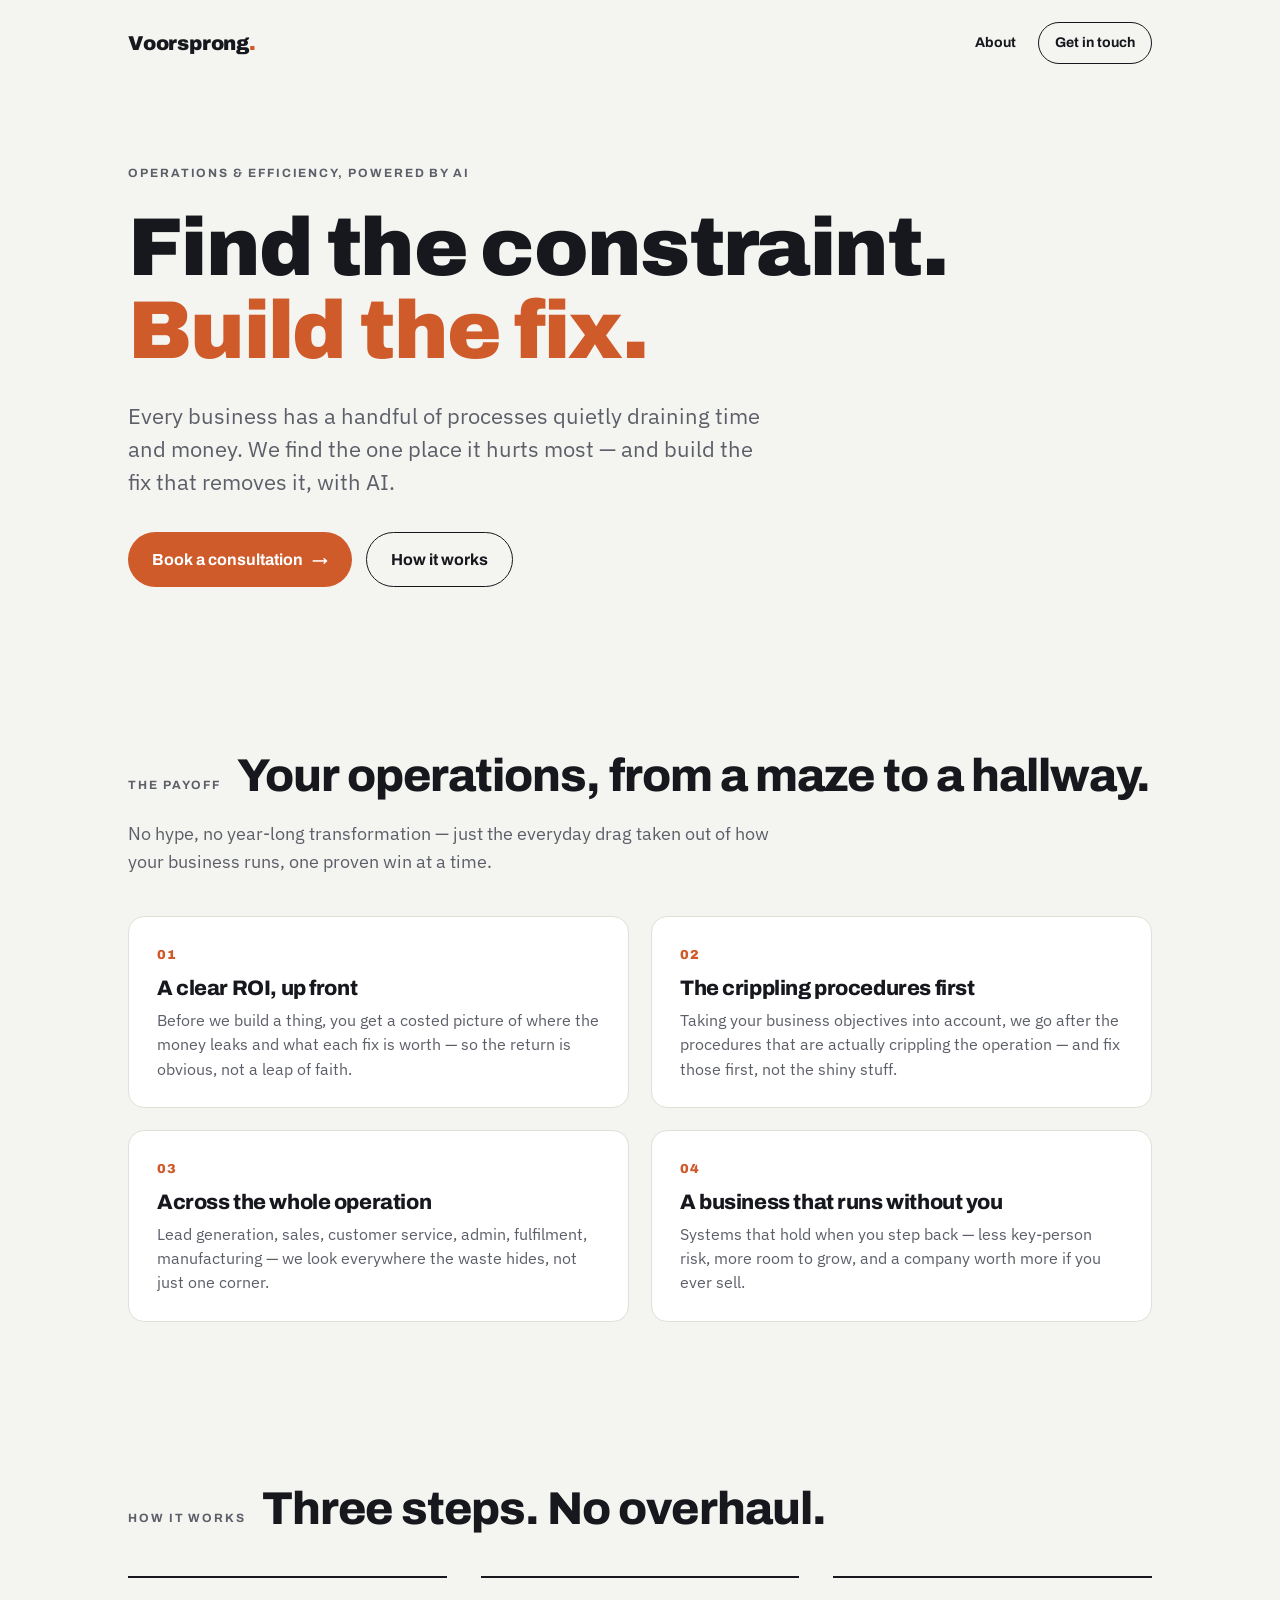
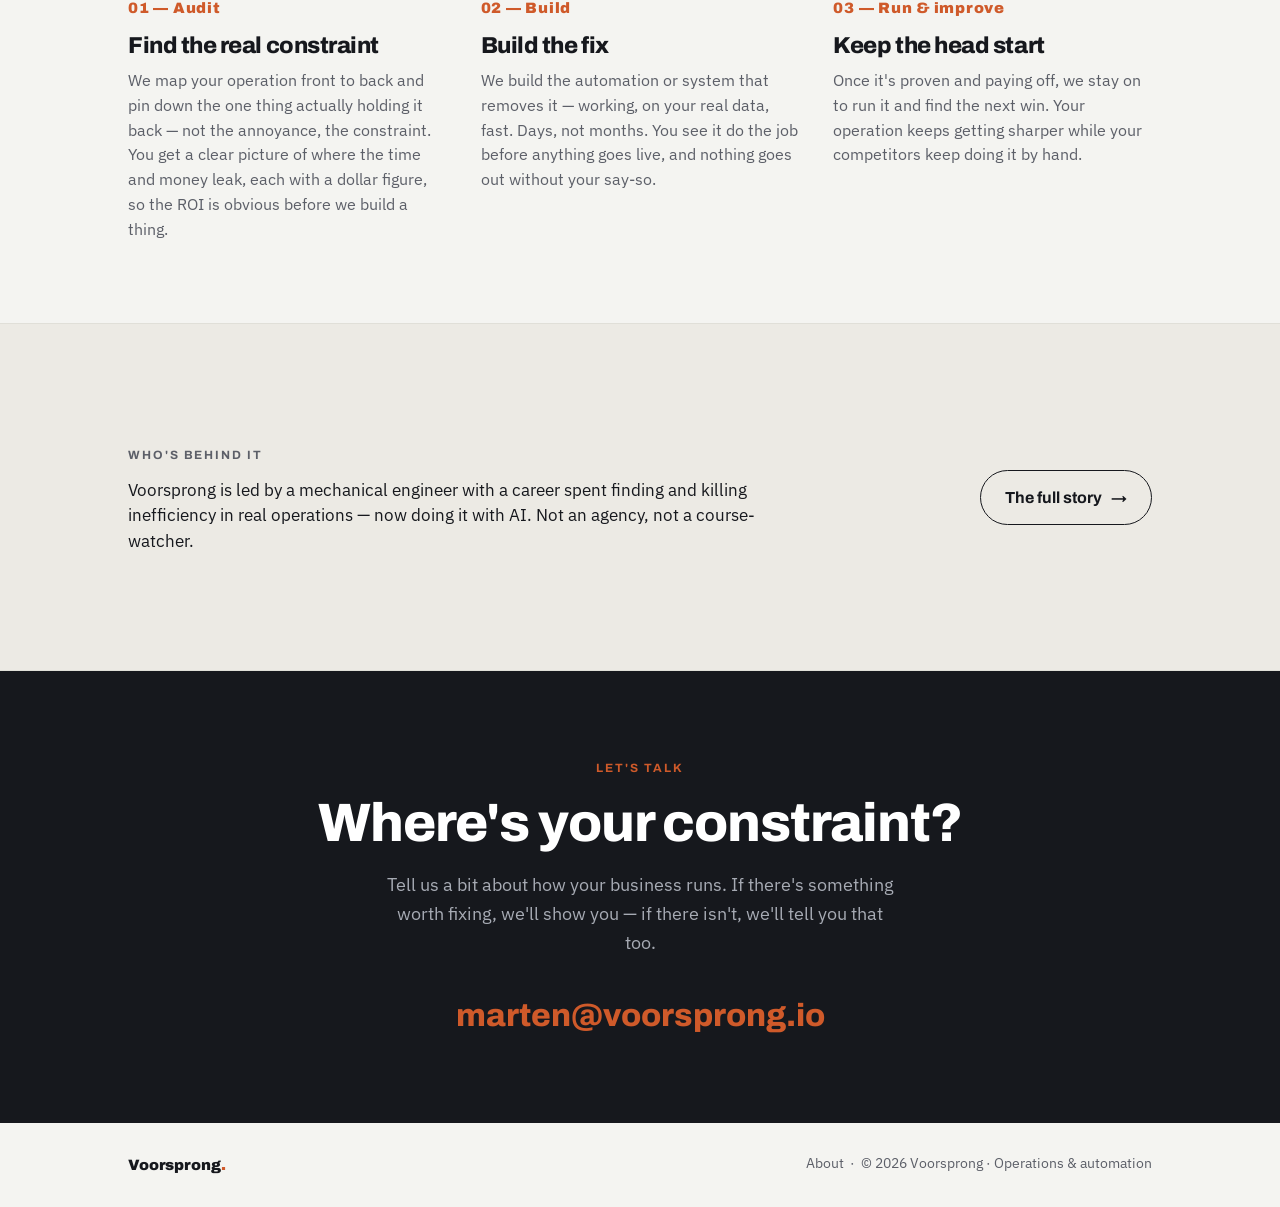
==== commit d523371c: "home: reword hero, book-a-consultation, drop strip, maze-to-hallway, reframe cards 2-3" ====
--- a/index.html
+++ b/index.html
@@ -25,25 +25,17 @@
   <div class="wrap">
     <div class="eyebrow">Operations &amp; efficiency, powered by AI</div>
     <h1>Find the constraint.<br><span class="ln2">Build the fix.</span></h1>
-    <p class="sub">Every business is quietly leaking time and money somewhere in how it runs. We find the one place it hurts most — and build the fix that removes it, with AI.</p>
+    <p class="sub">Every business has a handful of processes quietly draining time and money. We find the one place it hurts most — and build the fix that removes it, with AI.</p>
     <div class="btnrow">
-      <a class="btn solid" href="#contact">Start with an audit <span class="ar">&rarr;</span></a>
+      <a class="btn solid" href="#contact">Book a consultation <span class="ar">&rarr;</span></a>
       <a class="btn ghost" href="#method">How it works</a>
     </div>
   </div>
 </header>
 
-<div class="strip">
-  <div class="wrap">
-    <span><b>Paid audit first</b> — no guesswork</span>
-    <span><b>Working builds</b>, not slide decks</span>
-    <span><b>Days</b>, not months</span>
-  </div>
-</div>
-
 <section id="outcomes">
   <div class="wrap">
-    <div class="sechead"><span class="eyebrow">The payoff</span><h2>Work efficiently. Get better results.</h2></div>
+    <div class="sechead"><span class="eyebrow">The payoff</span><h2>Your operations, from a maze to a hallway.</h2></div>
     <p class="seclead">No hype, no year-long transformation — just the everyday drag taken out of how your business runs, one proven win at a time.</p>
     <div class="outcomes">
       <div class="oc">
@@ -53,13 +45,13 @@
       </div>
       <div class="oc">
         <div class="n">02</div>
-        <h3>Kill the repetitive admin</h3>
-        <p>The chasing, copying, re-typing and drafting that eats your team's day — handed to AI, so people do the work that actually matters.</p>
+        <h3>The crippling procedures first</h3>
+        <p>Taking your business objectives into account, we go after the procedures that are actually crippling the operation — and fix those first, not the shiny stuff.</p>
       </div>
       <div class="oc">
         <div class="n">03</div>
-        <h3>Faster, without hiring</h3>
-        <p>Quotes, orders and jobs move quicker and with fewer mistakes — so you can take on more without adding headcount.</p>
+        <h3>Across the whole operation</h3>
+        <p>Lead generation, sales, customer service, admin, fulfilment, manufacturing — we look everywhere the waste hides, not just one corner.</p>
       </div>
       <div class="oc">
         <div class="n">04</div>
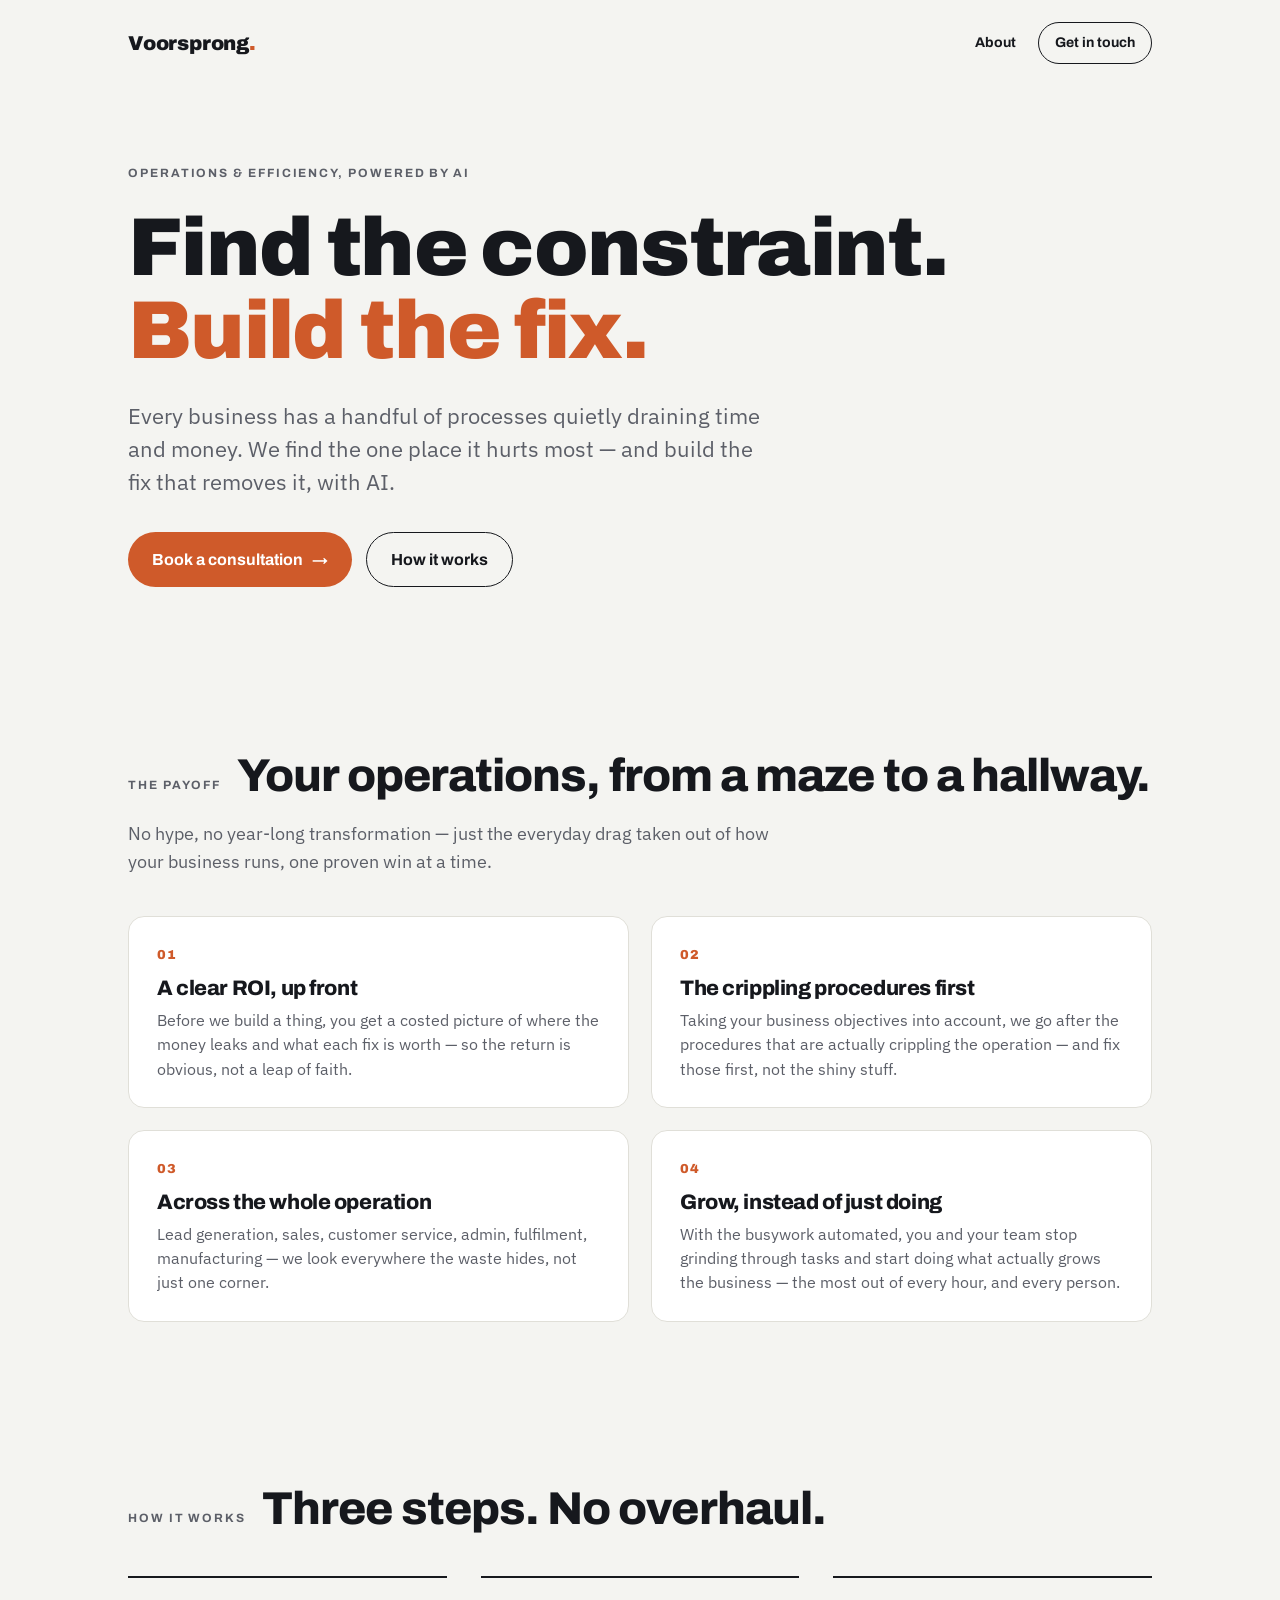
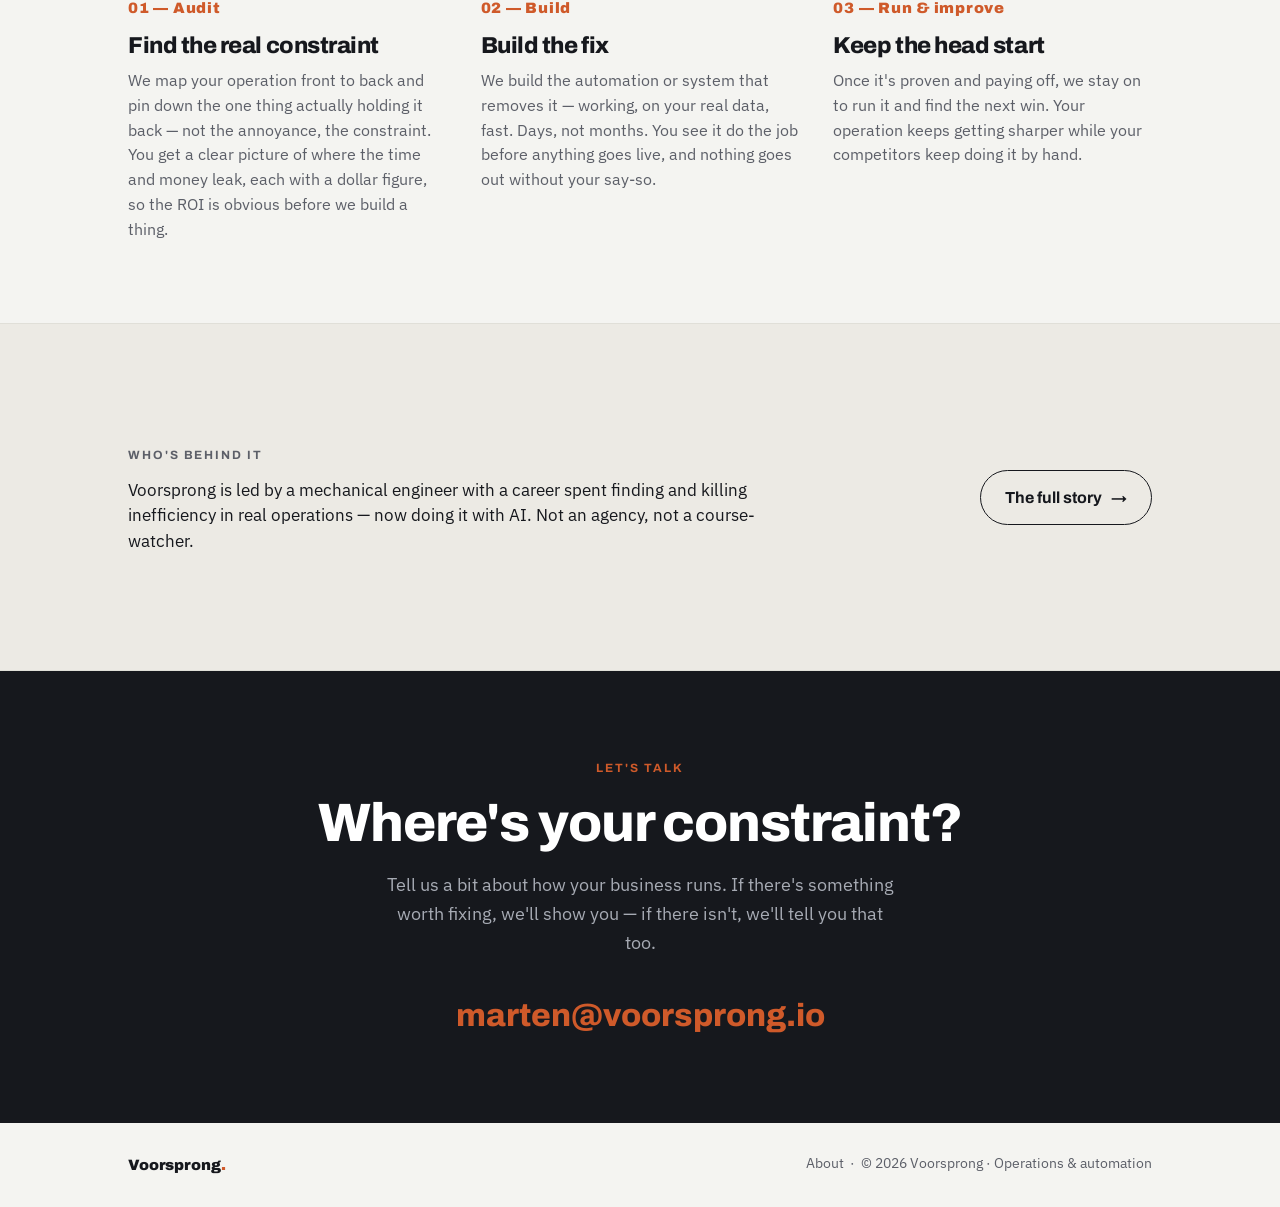
==== commit 1945ca97: "home: reframe card 4 to grow-not-just-do" ====
--- a/index.html
+++ b/index.html
@@ -55,8 +55,8 @@
       </div>
       <div class="oc">
         <div class="n">04</div>
-        <h3>A business that runs without you</h3>
-        <p>Systems that hold when you step back — less key-person risk, more room to grow, and a company worth more if you ever sell.</p>
+        <h3>Grow, instead of just doing</h3>
+        <p>With the busywork automated, you and your team stop grinding through tasks and start doing what actually grows the business — the most out of every hour, and every person.</p>
       </div>
     </div>
   </div>
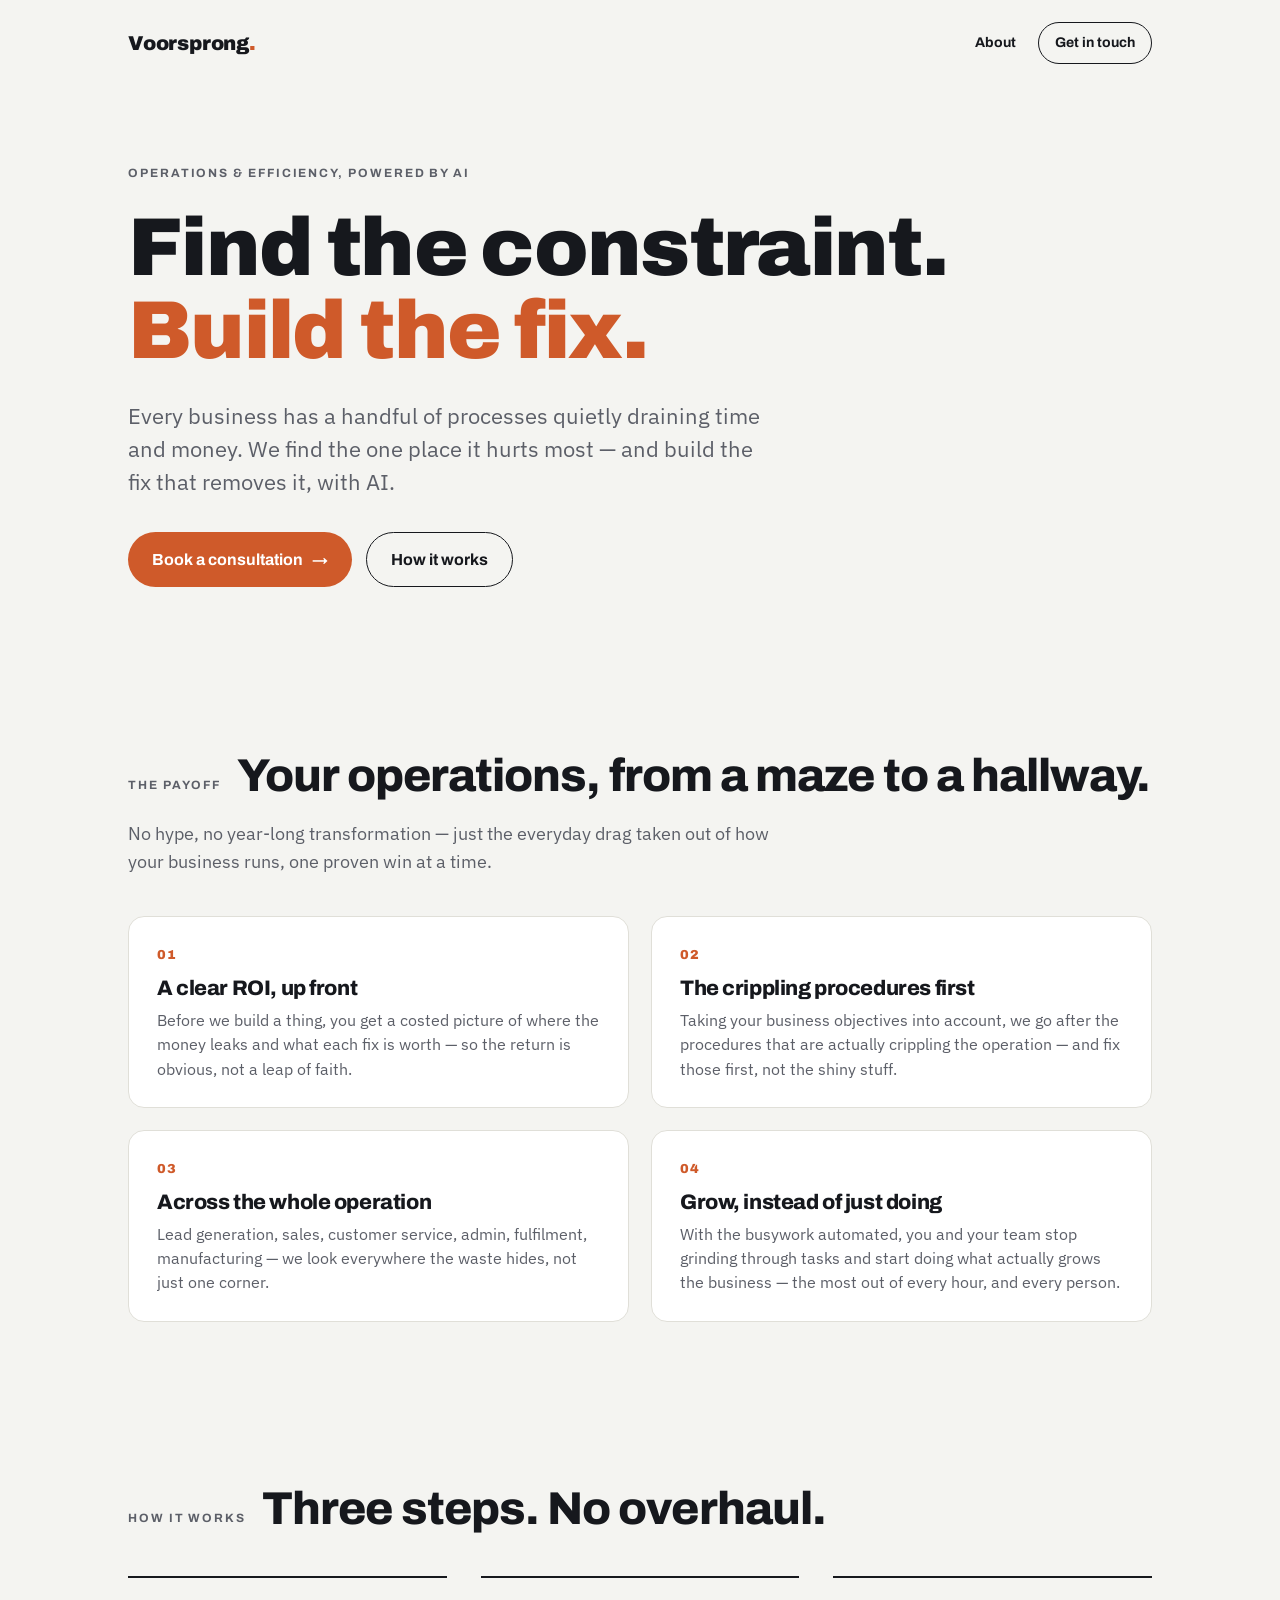
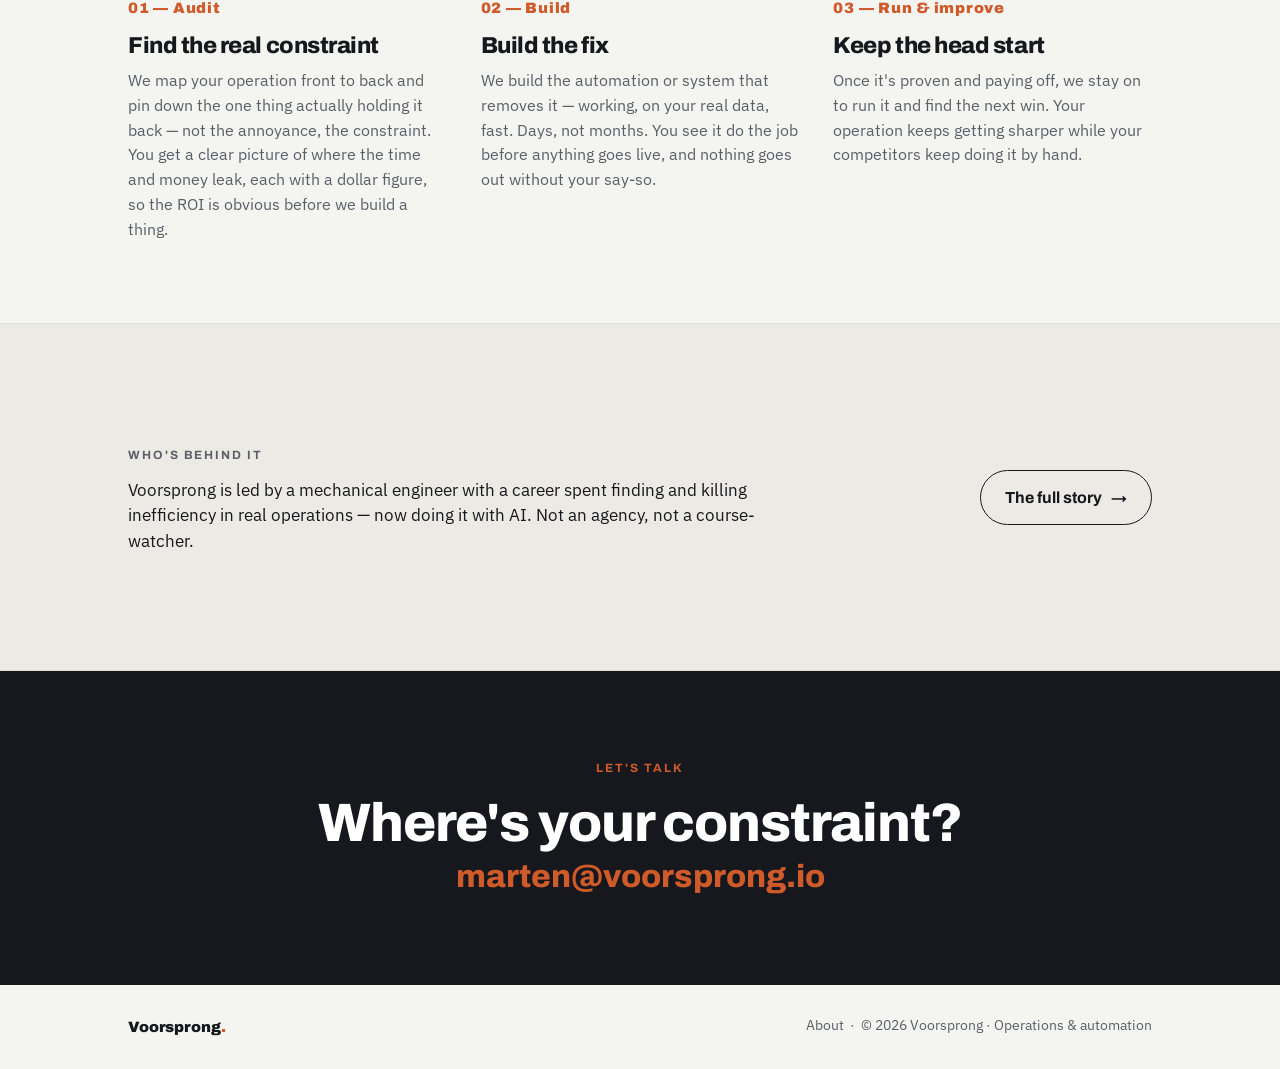
==== commit e6efdf8a: "trim about hero + drop contact sub-line" ====
--- a/index.html
+++ b/index.html
@@ -99,7 +99,6 @@
   <div class="wrap">
     <span class="eyebrow" style="color:var(--accent)">Let's talk</span>
     <h2 style="margin-top:16px">Where's your constraint?</h2>
-    <p class="sub">Tell us a bit about how your business runs. If there's something worth fixing, we'll show you — if there isn't, we'll tell you that too.</p>
     <a class="mail" href="mailto:marten@voorsprong.io">marten@voorsprong.io</a>
   </div>
 </section>
